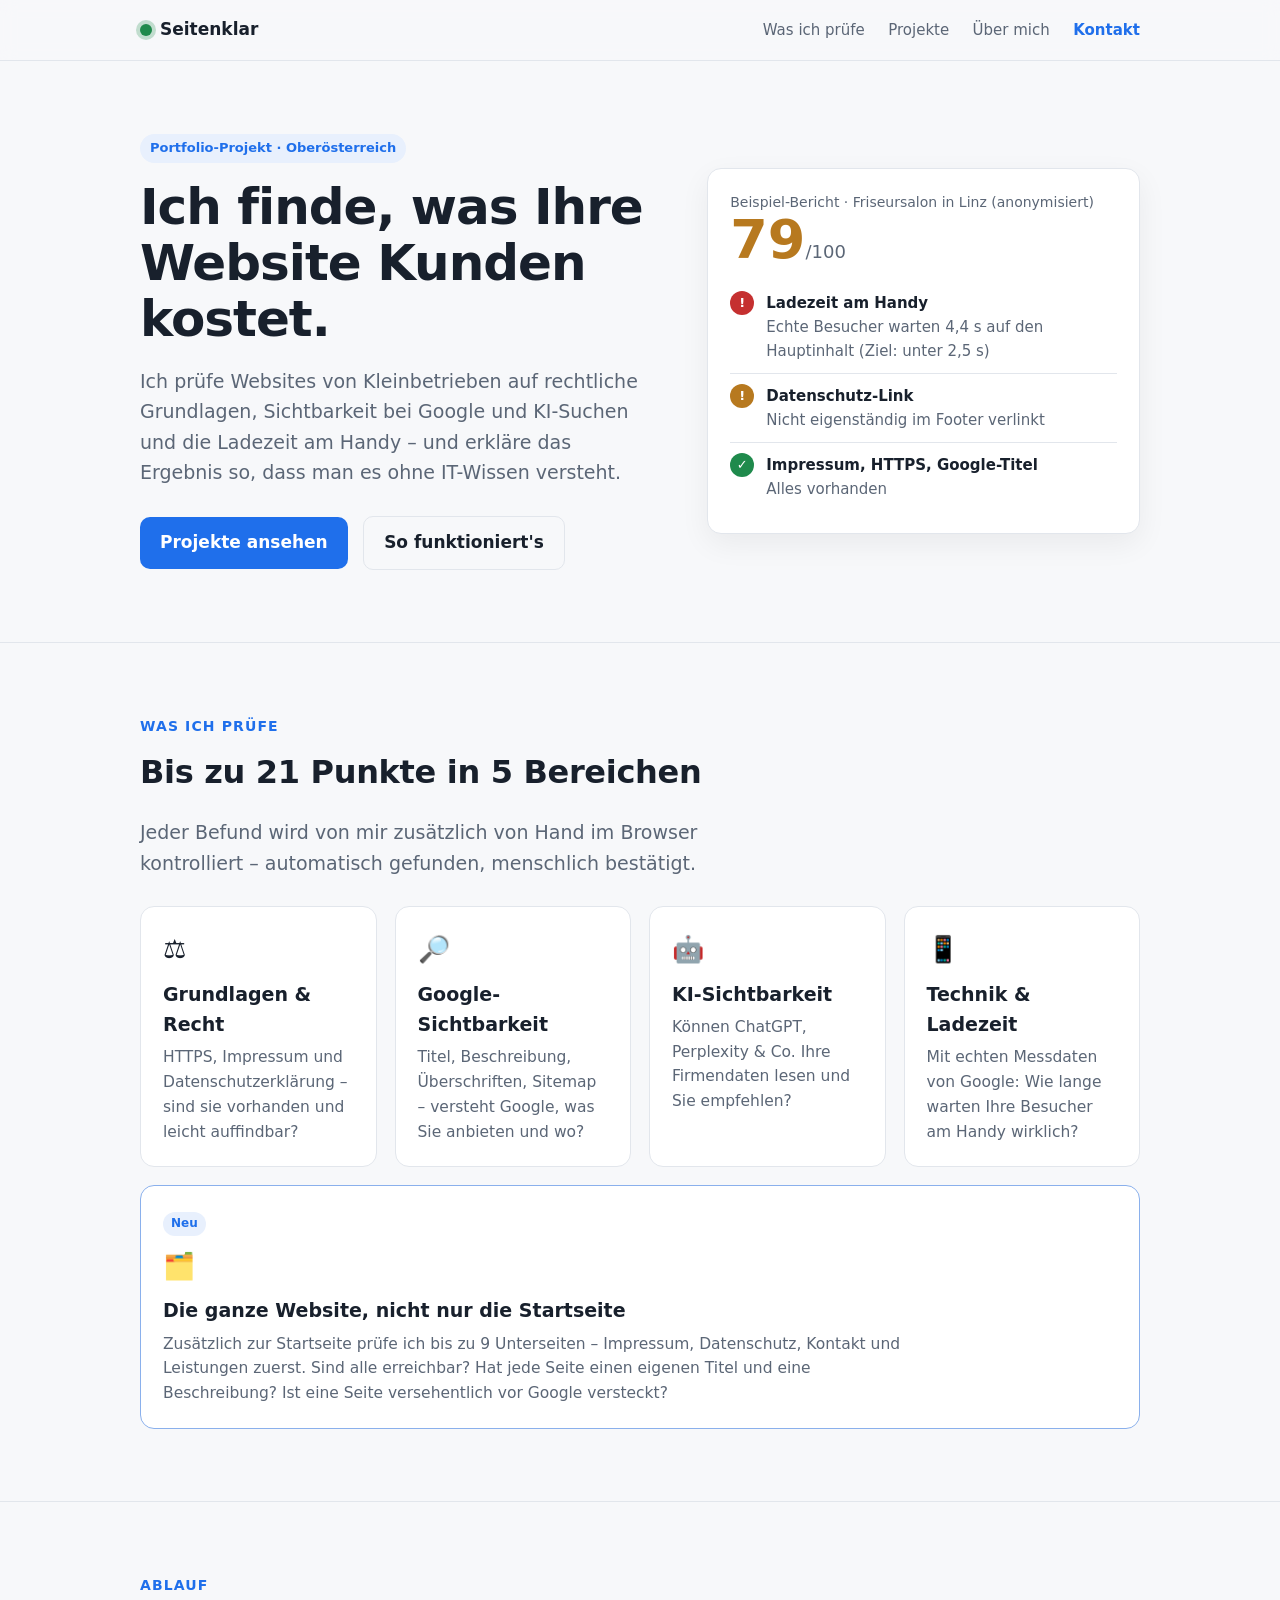
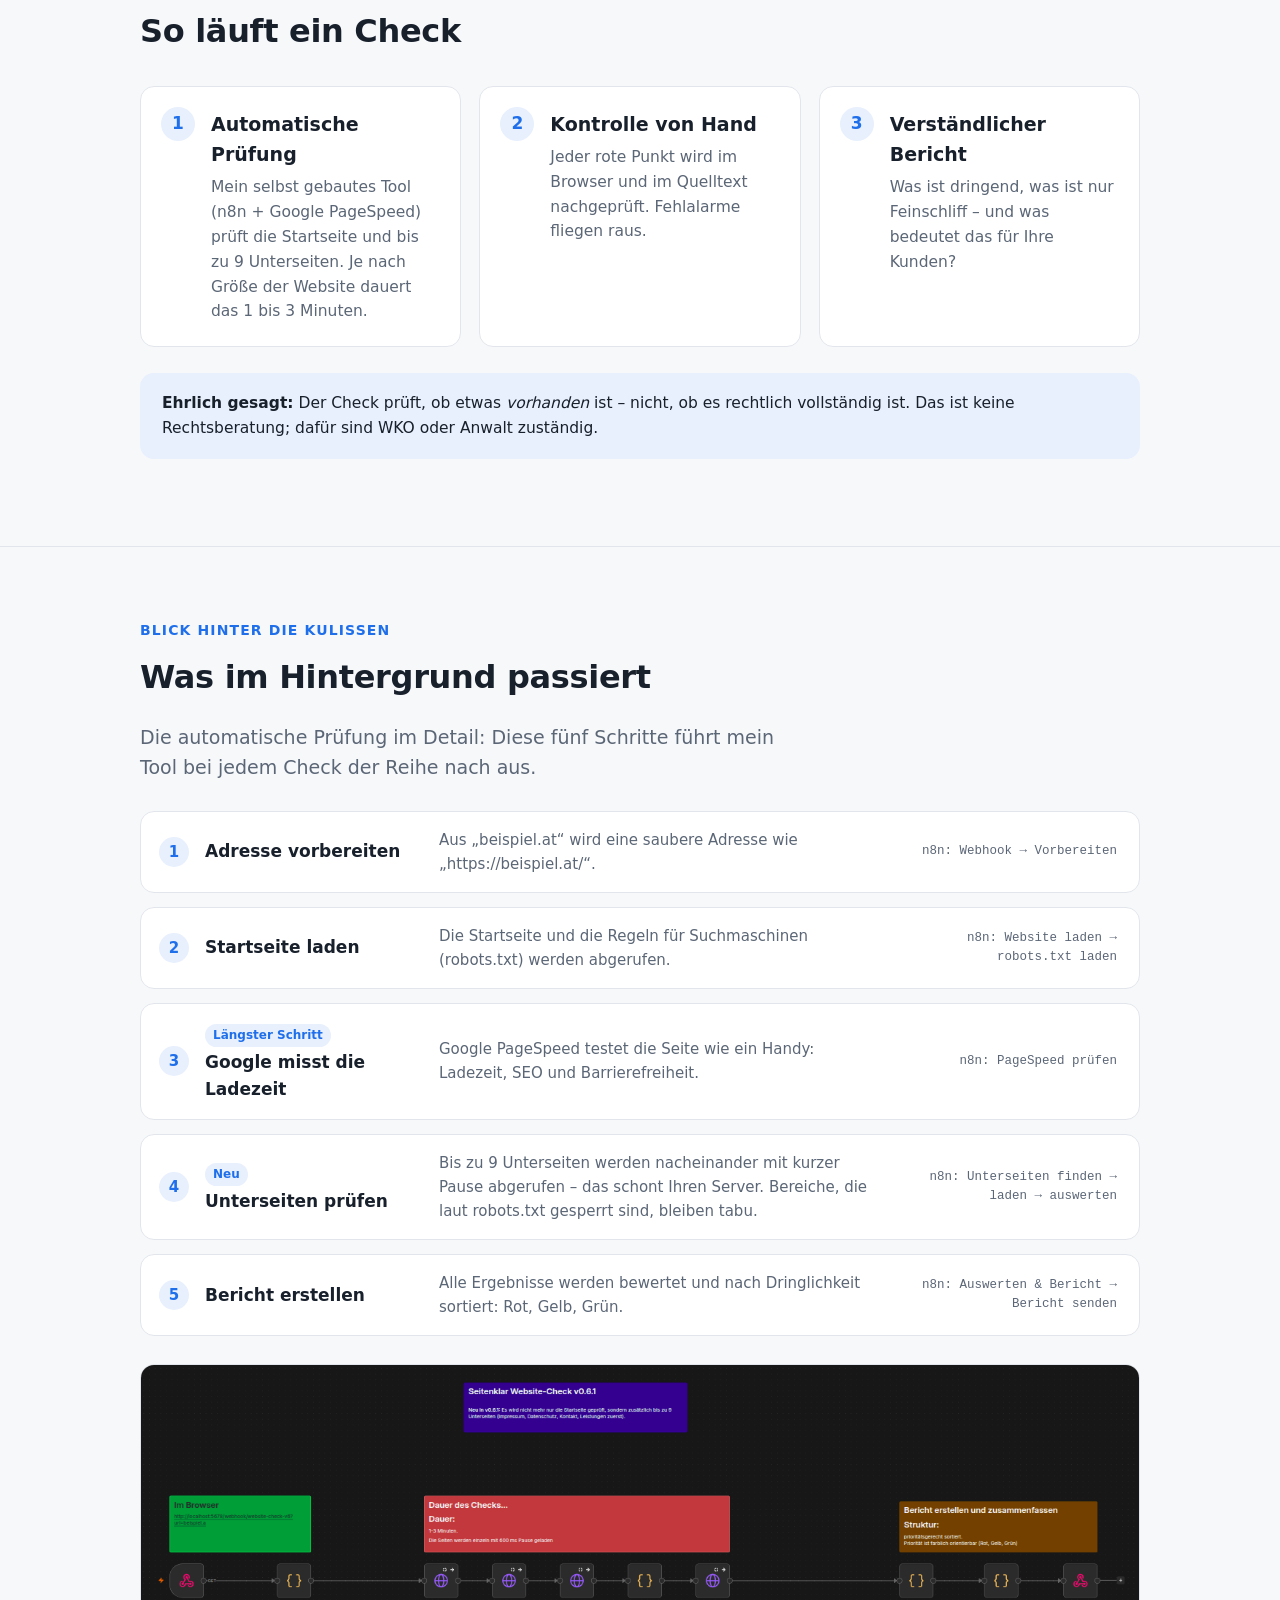
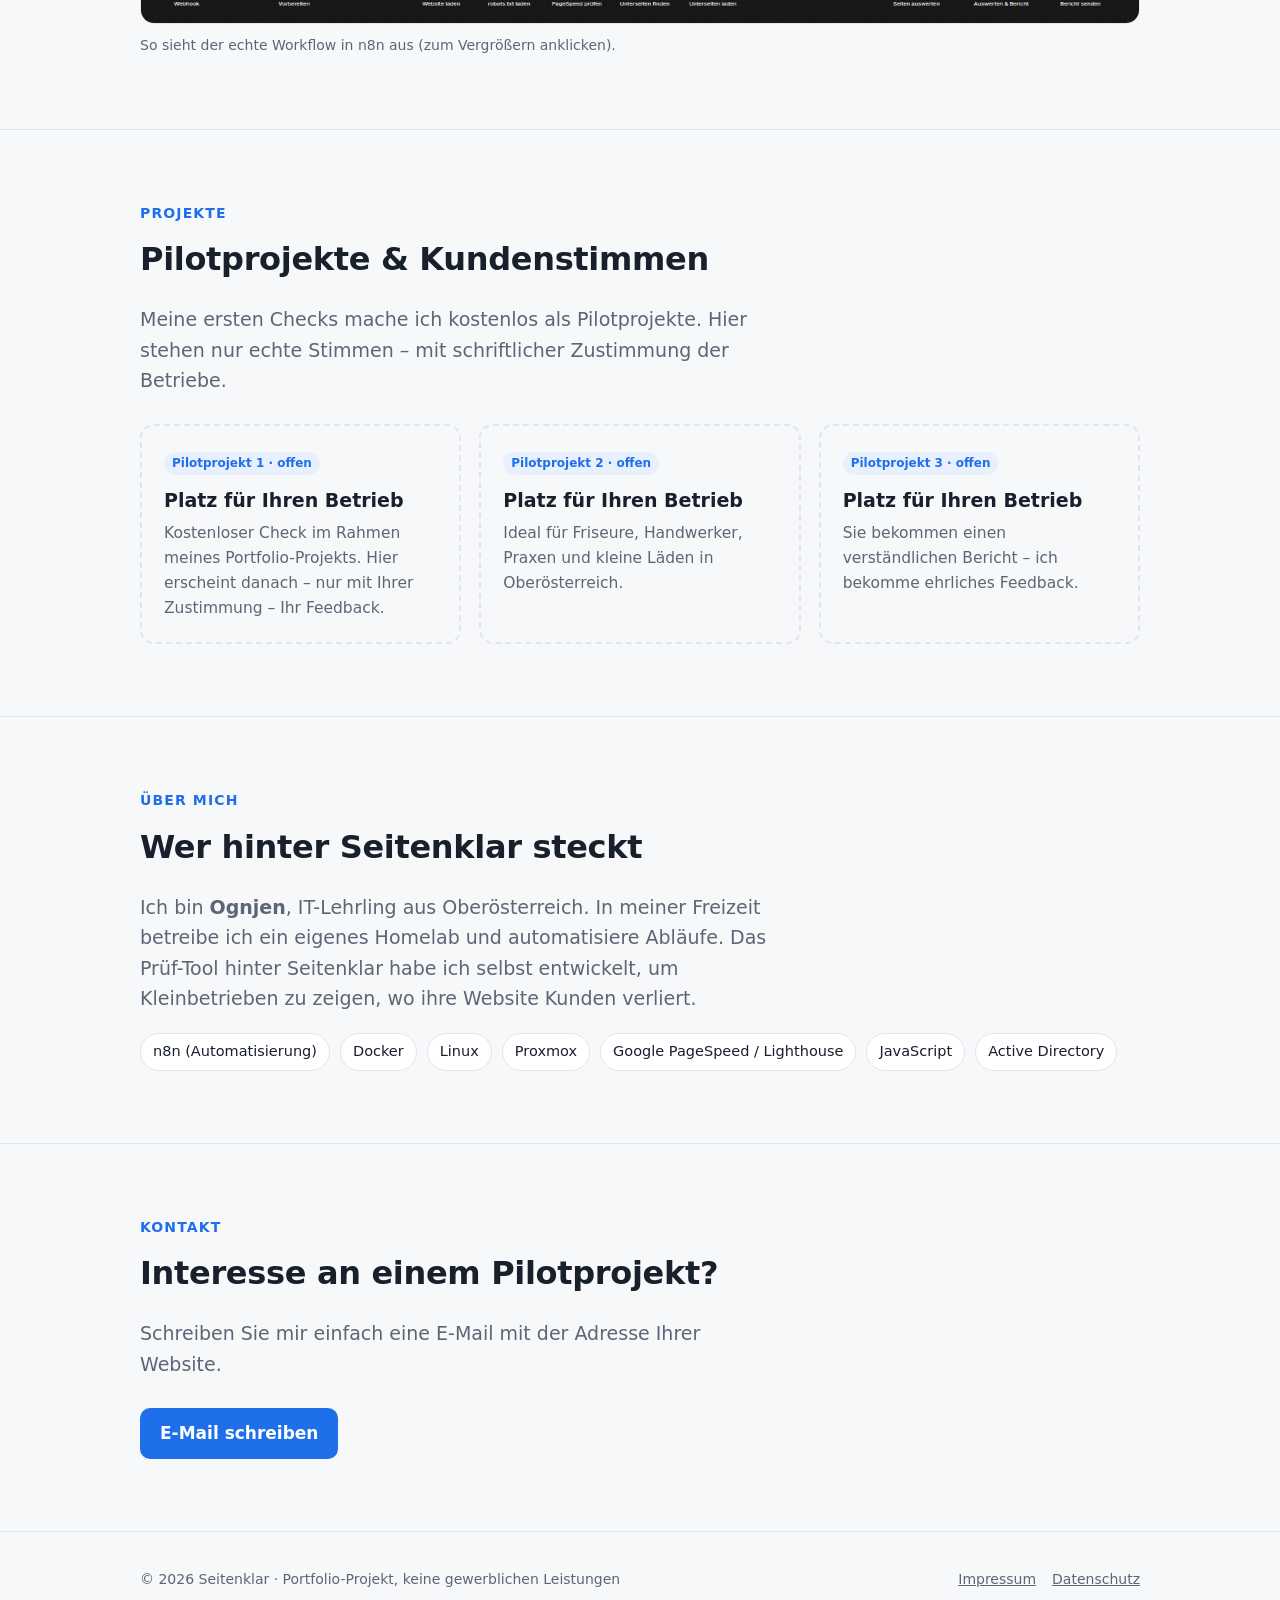
==== index.html @ 63114f69 "Website an Workflow v0.6.1 anpassen - Dauer: 1 bis 3 Minuten (Startseite + bis zu 9 Unterseiten) - "" ====
<!doctype html>
<html lang="de-AT">
<head>
  <meta charset="utf-8">
  <meta name="viewport" content="width=device-width, initial-scale=1">
  <title>Seitenklar – Website-Checks für Kleinbetriebe | Portfolio</title>
  <meta name="description" content="Portfolio-Projekt: Ich prüfe Websites von Kleinbetrieben auf rechtliche Grundlagen, Google- und KI-Sichtbarkeit und Ladezeit am Handy – verständlich erklärt.">
  <meta property="og:type" content="website">
  <meta property="og:title" content="Seitenklar – Website-Checks für Kleinbetriebe">
  <meta property="og:description" content="Recht, Google-Sichtbarkeit, KI-Sichtbarkeit und Ladezeit – verständlich erklärt. Ein Portfolio-Projekt.">
  <meta property="og:locale" content="de_AT">
  <link rel="stylesheet" href="style.css">
  <link rel="icon" href="data:image/svg+xml,%3Csvg xmlns='http://www.w3.org/2000/svg' viewBox='0 0 32 32'%3E%3Ccircle cx='16' cy='16' r='12' fill='%231f8a4c'/%3E%3C/svg%3E">
  <script type="application/ld+json">
  {
    "@context": "https://schema.org",
    "@type": "Person",
    "name": "Ognjen Jotanovic",
    "jobTitle": "IT-Lehrling · Website-Checks & Automatisierung",
    "address": { "@type": "PostalAddress", "addressRegion": "Oberösterreich", "addressCountry": "AT" },
    "knowsAbout": ["Website-Analyse", "SEO-Grundlagen", "n8n", "Docker", "Linux", "Automatisierung"]
  }
  </script>
</head>
<body>

<header class="nav">
  <div class="wrap">
    <a class="brand" href="#top"><span class="dot"></span>Seitenklar</a>
    <nav>
      <a href="#pruefung">Was ich prüfe</a>
      <a href="#projekte">Projekte</a>
      <a href="#ueber">Über mich</a>
      <a class="cta" href="#kontakt">Kontakt</a>
    </nav>
  </div>
</header>

<main id="top">

  <!-- HERO -->
  <section>
    <div class="wrap hero">
      <div>
        <span class="badge">Portfolio-Projekt · Oberösterreich</span>
        <h1>Ich finde, was Ihre Website Kunden kostet.</h1>
        <p class="lead">Ich prüfe Websites von Kleinbetrieben auf rechtliche Grundlagen, Sichtbarkeit bei Google und KI-Suchen und die Ladezeit am Handy – und erkläre das Ergebnis so, dass man es ohne IT-Wissen versteht.</p>
        <a class="btn" href="#projekte">Projekte ansehen</a>
        <a class="btn ghost" href="#pruefung">So funktioniert's</a>
      </div>

      <!-- Beispiel-Bericht (anonymisiert, aus einem echten Check) -->
      <div class="report" aria-label="Beispiel eines Prüfberichts">
        <div class="muted" style="font-size:14px">Beispiel-Bericht · Friseursalon in Linz (anonymisiert)</div>
        <div class="score">79<small>/100</small></div>
        <div style="margin-top:14px">
          <div class="row"><span class="ic bad">!</span><div><b>Ladezeit am Handy</b><br><span class="muted">Echte Besucher warten 4,4 s auf den Hauptinhalt (Ziel: unter 2,5 s)</span></div></div>
          <div class="row"><span class="ic warn">!</span><div><b>Datenschutz-Link</b><br><span class="muted">Nicht eigenständig im Footer verlinkt</span></div></div>
          <div class="row"><span class="ic ok">✓</span><div><b>Impressum, HTTPS, Google-Titel</b><br><span class="muted">Alles vorhanden</span></div></div>
        </div>
      </div>
    </div>
  </section>

  <!-- WAS ICH PRÜFE -->
  <section id="pruefung">
    <div class="wrap">
      <div class="kicker">Was ich prüfe</div>
      <h2>Bis zu 21 Punkte in 5 Bereichen</h2>
      <p class="lead">Jeder Befund wird von mir zusätzlich von Hand im Browser kontrolliert – automatisch gefunden, menschlich bestätigt.</p>
      <div class="grid">
        <div class="card"><div class="emoji">⚖️</div><h3>Grundlagen &amp; Recht</h3><p>HTTPS, Impressum und Datenschutzerklärung – sind sie vorhanden und leicht auffindbar?</p></div>
        <div class="card"><div class="emoji">🔎</div><h3>Google-Sichtbarkeit</h3><p>Titel, Beschreibung, Überschriften, Sitemap – versteht Google, was Sie anbieten und wo?</p></div>
        <div class="card"><div class="emoji">🤖</div><h3>KI-Sichtbarkeit</h3><p>Können ChatGPT, Perplexity &amp; Co. Ihre Firmendaten lesen und Sie empfehlen?</p></div>
        <div class="card"><div class="emoji">📱</div><h3>Technik &amp; Ladezeit</h3><p>Mit echten Messdaten von Google: Wie lange warten Ihre Besucher am Handy wirklich?</p></div>
        <div class="card wide"><span class="pill">Neu</span><div class="emoji">🗂️</div><h3>Die ganze Website, nicht nur die Startseite</h3><p>Zusätzlich zur Startseite prüfe ich bis zu 9 Unterseiten – Impressum, Datenschutz, Kontakt und Leistungen zuerst. Sind alle erreichbar? Hat jede Seite einen eigenen Titel und eine Beschreibung? Ist eine Seite versehentlich vor Google versteckt?</p></div>
      </div>
    </div>
  </section>

  <!-- ABLAUF -->
  <section>
    <div class="wrap">
      <div class="kicker">Ablauf</div>
      <h2>So läuft ein Check</h2>
      <div class="steps">
        <div class="step"><h3>Automatische Prüfung</h3><p>Mein selbst gebautes Tool (n8n + Google PageSpeed) prüft die Startseite und bis zu 9 Unterseiten. Je nach Größe der Website dauert das 1 bis 3 Minuten.</p></div>
        <div class="step"><h3>Kontrolle von Hand</h3><p>Jeder rote Punkt wird im Browser und im Quelltext nachgeprüft. Fehlalarme fliegen raus.</p></div>
        <div class="step"><h3>Verständlicher Bericht</h3><p>Was ist dringend, was ist nur Feinschliff – und was bedeutet das für Ihre Kunden?</p></div>
      </div>
      <p class="note"><b>Ehrlich gesagt:</b> Der Check prüft, ob etwas <i>vorhanden</i> ist – nicht, ob es rechtlich vollständig ist. Das ist keine Rechtsberatung; dafür sind WKO oder Anwalt zuständig.</p>
    </div>
  </section>

  <!-- HINTER DEN KULISSEN: der n8n-Workflow -->
  <section id="technik">
    <div class="wrap">
      <div class="kicker">Blick hinter die Kulissen</div>
      <h2>Was im Hintergrund passiert</h2>
      <p class="lead">Die automatische Prüfung im Detail: Diese fünf Schritte führt mein Tool bei jedem Check der Reihe nach aus.</p>
      <ol class="flow">
        <li><div class="t"><h3>Adresse vorbereiten</h3></div><p>Aus „beispiel.at“ wird eine saubere Adresse wie „https://beispiel.at/“.</p><span class="node">n8n: Webhook → Vorbereiten</span></li>
        <li><div class="t"><h3>Startseite laden</h3></div><p>Die Startseite und die Regeln für Suchmaschinen (robots.txt) werden abgerufen.</p><span class="node">n8n: Website laden → robots.txt laden</span></li>
        <li><div class="t"><span class="pill">Längster Schritt</span><h3>Google misst die Ladezeit</h3></div><p>Google PageSpeed testet die Seite wie ein Handy: Ladezeit, SEO und Barrierefreiheit.</p><span class="node">n8n: PageSpeed prüfen</span></li>
        <li><div class="t"><span class="pill">Neu</span><h3>Unterseiten prüfen</h3></div><p>Bis zu 9 Unterseiten werden nacheinander mit kurzer Pause abgerufen – das schont Ihren Server. Bereiche, die laut robots.txt gesperrt sind, bleiben tabu.</p><span class="node">n8n: Unterseiten finden → laden → auswerten</span></li>
        <li><div class="t"><h3>Bericht erstellen</h3></div><p>Alle Ergebnisse werden bewertet und nach Dringlichkeit sortiert: Rot, Gelb, Grün.</p><span class="node">n8n: Auswerten &amp; Bericht → Bericht senden</span></li>
      </ol>
      <figure class="shot">
        <a href="workflow.png" target="_blank" rel="noopener"><img src="workflow.png" width="1368" height="354" loading="lazy" alt="Screenshot des Seitenklar-Workflows in n8n: zehn verbundene Schritte, von „Webhook“ bis „Bericht senden“."></a>
        <figcaption>So sieht der echte Workflow in n8n aus (zum Vergrößern anklicken).</figcaption>
      </figure>
    </div>
  </section>

  <!-- PROJEKTE & STIMMEN -->
  <section id="projekte">
    <div class="wrap">
      <div class="kicker">Projekte</div>
      <h2>Pilotprojekte &amp; Kundenstimmen</h2>
      <p class="lead">Meine ersten Checks mache ich kostenlos als Pilotprojekte. Hier stehen nur echte Stimmen – mit schriftlicher Zustimmung der Betriebe.</p>

      <div class="grid">
        <!--
          SO FÜGST DU EINE ECHTE KUNDENSTIMME EIN (nur mit schriftlicher Zustimmung!):
          Ersetze einen Platzhalter-Block durch:

          <div class="card">
            <blockquote>„Hier steht das Zitat – genau so, wie der Kunde es geschrieben hat.“</blockquote>
            <div class="who"><b>Vorname N.</b>, Firmenname, Ort <span class="pilot">Pilotprojekt · kostenlos</span></div>
            <p style="margin-top:10px">Ergebnis: z. B. Ladezeit von 4,4 s auf 2,1 s gesenkt</p>
          </div>
        -->
        <div class="card placeholder">
          <span class="tag">Pilotprojekt 1 · offen</span>
          <h3>Platz für Ihren Betrieb</h3>
          <p>Kostenloser Check im Rahmen meines Portfolio-Projekts. Hier erscheint danach – nur mit Ihrer Zustimmung – Ihr Feedback.</p>
        </div>
        <div class="card placeholder">
          <span class="tag">Pilotprojekt 2 · offen</span>
          <h3>Platz für Ihren Betrieb</h3>
          <p>Ideal für Friseure, Handwerker, Praxen und kleine Läden in Oberösterreich.</p>
        </div>
        <div class="card placeholder">
          <span class="tag">Pilotprojekt 3 · offen</span>
          <h3>Platz für Ihren Betrieb</h3>
          <p>Sie bekommen einen verständlichen Bericht – ich bekomme ehrliches Feedback.</p>
        </div>
      </div>
    </div>
  </section>

  <!-- ÜBER MICH -->
  <section id="ueber">
    <div class="wrap">
      <div class="kicker">Über mich</div>
      <h2>Wer hinter Seitenklar steckt</h2>
      <p class="lead">Ich bin <b>Ognjen</b>, IT-Lehrling aus Oberösterreich. In meiner Freizeit betreibe ich ein eigenes Homelab und automatisiere Abläufe. Das Prüf-Tool hinter Seitenklar habe ich selbst entwickelt, um Kleinbetrieben zu zeigen, wo ihre Website Kunden verliert.</p>
      <div class="chips">
        <span class="chip">n8n (Automatisierung)</span>
        <span class="chip">Docker</span>
        <span class="chip">Linux</span>
        <span class="chip">Proxmox</span>
        <span class="chip">Google PageSpeed / Lighthouse</span>
        <span class="chip">JavaScript</span>
        <span class="chip">Active Directory</span>
      </div>
    </div>
  </section>

  <!-- KONTAKT -->
  <section id="kontakt">
    <div class="wrap">
      <div class="kicker">Kontakt</div>
      <h2>Interesse an einem Pilotprojekt?</h2>
      <p class="lead">Schreiben Sie mir einfach eine E-Mail mit der Adresse Ihrer Website.</p>
      <a class="btn" href="mailto:seitenklar.kontakt@gmail.com?subject=Website-Check%20Pilotprojekt">E-Mail schreiben</a>
    </div>
  </section>

</main>

<footer>
  <div class="wrap">
    <span>© 2026 Seitenklar · Portfolio-Projekt, keine gewerblichen Leistungen</span>
    <span><a href="impressum.html">Impressum</a><a href="datenschutz.html">Datenschutz</a></span>
  </div>
</footer>

</body>
</html>
---- style.css ----
/* Seitenklar Portfolio – keine externen Schriften (DSGVO), kein Tracking */
:root {
  --bg: #f7f8fa; --card: #ffffff; --text: #18202c; --muted: #5b6676; --line: #e2e6ec;
  --accent: #1f6feb; --accent-soft: #e8f0fd; --ok: #1f8a4c; --warn: #b7791f; --bad: #c53030;
  --radius: 14px; --max: 1040px;
}
@media (prefers-color-scheme: dark) {
  :root {
    --bg: #0f141b; --card: #171e28; --text: #e6ebf1; --muted: #9aa6b6; --line: #273142;
    --accent: #5b9dff; --accent-soft: #1a2940; --ok: #48bb78; --warn: #ecc94b; --bad: #fc8181;
  }
}
* { box-sizing: border-box; }
html { scroll-behavior: smooth; }
body {
  margin: 0; background: var(--bg); color: var(--text);
  font: 17px/1.6 system-ui, -apple-system, "Segoe UI", Roboto, Ubuntu, sans-serif;
}
a { color: var(--accent); }
.wrap { max-width: var(--max); margin: 0 auto; padding: 0 20px; }

/* Navigation */
header.nav { position: sticky; top: 0; z-index: 10; background: color-mix(in srgb, var(--bg) 88%, transparent);
  backdrop-filter: blur(8px); border-bottom: 1px solid var(--line); }
header.nav .wrap { display: flex; align-items: center; justify-content: space-between; height: 60px; gap: 16px; }
.brand { font-weight: 700; text-decoration: none; color: var(--text); display: flex; align-items: center; gap: 8px; }
.brand .dot { width: 12px; height: 12px; border-radius: 50%; background: var(--ok); box-shadow: 0 0 0 4px color-mix(in srgb, var(--ok) 25%, transparent); }
nav a { color: var(--muted); text-decoration: none; margin-left: 18px; font-size: 15px; }
nav a:hover { color: var(--text); }
@media (max-width: 640px) { nav a:not(.cta) { display: none; } }

/* Sections */
section { padding: 72px 0; }
section + section { border-top: 1px solid var(--line); }
h1 { font-size: clamp(32px, 5vw, 50px); line-height: 1.12; margin: 0 0 18px; letter-spacing: -0.02em; }
h2 { font-size: clamp(24px, 3.4vw, 32px); margin: 0 0 12px; letter-spacing: -0.01em; }
h3 { font-size: 19px; margin: 0 0 6px; }
.lead { font-size: 19px; color: var(--muted); max-width: 640px; }
.kicker { color: var(--accent); font-weight: 600; font-size: 14px; text-transform: uppercase; letter-spacing: .08em; margin-bottom: 10px; }
.muted { color: var(--muted); }

.btn { display: inline-block; padding: 12px 20px; border-radius: 10px; font-weight: 600; text-decoration: none;
  background: var(--accent); color: #fff; margin-right: 10px; margin-top: 10px; }
.btn.ghost { background: transparent; color: var(--text); border: 1px solid var(--line); }
nav a.cta { color: var(--accent); font-weight: 600; }

/* Hero */
.hero { display: grid; grid-template-columns: 1.2fr 1fr; gap: 48px; align-items: center; }
@media (max-width: 860px) { .hero { grid-template-columns: 1fr; } }
.badge { display: inline-block; font-size: 13px; padding: 4px 10px; border-radius: 99px; background: var(--accent-soft); color: var(--accent); font-weight: 600; margin-bottom: 16px; }

/* Mini-Bericht */
.report { background: var(--card); border: 1px solid var(--line); border-radius: var(--radius); padding: 22px; box-shadow: 0 10px 30px rgba(0,0,0,.06); }
.report .score { font-size: 54px; font-weight: 800; line-height: 1; color: var(--warn); }
.report .score small { font-size: 18px; color: var(--muted); font-weight: 500; }
.row { display: flex; gap: 12px; align-items: flex-start; padding: 10px 0; border-top: 1px solid var(--line); font-size: 15px; }
.row:first-of-type { border-top: 0; }
.ic { flex: 0 0 24px; height: 24px; border-radius: 50%; display: grid; place-items: center; color: #fff; font-size: 13px; font-weight: 700; }
.ic.ok { background: var(--ok); } .ic.warn { background: var(--warn); } .ic.bad { background: var(--bad); }

/* Cards */
.grid { display: grid; grid-template-columns: repeat(auto-fit, minmax(230px, 1fr)); gap: 18px; margin-top: 28px; }
.card { background: var(--card); border: 1px solid var(--line); border-radius: var(--radius); padding: 22px; }
.card .emoji { font-size: 26px; margin-bottom: 8px; }
.card p { margin: 0; color: var(--muted); font-size: 15.5px; }
.card.wide { grid-column: 1 / -1; border-color: color-mix(in srgb, var(--accent) 45%, var(--line)); }
.card.wide p { max-width: 760px; }
.pill { display: inline-block; font-size: 12px; font-weight: 600; padding: 2px 8px; border-radius: 99px; background: var(--accent-soft); color: var(--accent); margin-bottom: 10px; }

/* Steps */
.steps { counter-reset: s; display: grid; grid-template-columns: repeat(auto-fit, minmax(240px, 1fr)); gap: 18px; margin-top: 28px; }
.step { position: relative; padding: 22px 22px 22px 70px; background: var(--card); border: 1px solid var(--line); border-radius: var(--radius); }
.step::before { counter-increment: s; content: counter(s); position: absolute; left: 20px; top: 20px; width: 34px; height: 34px;
  border-radius: 50%; background: var(--accent-soft); color: var(--accent); font-weight: 700; display: grid; place-items: center; }
.step p { margin: 0; color: var(--muted); font-size: 15.5px; }

/* Hinter den Kulissen: Workflow-Ablauf als Zeitleiste (Handy: gestapelt, Desktop: eine Zeile pro Schritt) */
.flow { list-style: none; counter-reset: f; padding: 0; margin: 28px 0 0; display: grid; gap: 14px; }
.flow li { counter-increment: f; position: relative; background: var(--card); border: 1px solid var(--line); border-radius: var(--radius); padding: 18px 18px 18px 64px; }
.flow li::before { content: counter(f); position: absolute; left: 18px; top: 18px; width: 30px; height: 30px; border-radius: 50%;
  background: var(--accent-soft); color: var(--accent); font-weight: 700; font-size: 15px; display: grid; place-items: center; }
.flow li:not(:last-child)::after { content: ""; position: absolute; left: 32px; top: 52px; bottom: -15px; width: 2px; background: var(--line); }
.flow h3 { font-size: 17px; margin: 4px 0 6px; }
.flow .pill { margin-bottom: 2px; }
.flow p { margin: 0; color: var(--muted); font-size: 15px; }
.flow .node { display: block; margin-top: 10px; font: 12.5px/1.5 ui-monospace, SFMono-Regular, Menlo, Consolas, monospace; color: var(--muted); }
@media (min-width: 760px) {
  .flow li { display: grid; grid-template-columns: 210px 1fr 220px; gap: 24px; align-items: center; min-height: 68px; padding: 16px 22px 16px 64px; }
  .flow li::before { top: 50%; margin-top: -15px; }
  .flow li:not(:last-child)::after { content: none; }
  .flow h3 { margin: 0; }
  .flow .node { margin: 0; text-align: right; }
}
.shot { margin: 28px 0 0; }
.shot a { display: block; border: 1px solid var(--line); border-radius: var(--radius); overflow: hidden; background: #171717; }
.shot img { display: block; width: 100%; height: auto; }
.shot figcaption { font-size: 14px; color: var(--muted); margin-top: 10px; }

/* Projekte / Stimmen */
.placeholder { border: 2px dashed var(--line); background: transparent; }
.placeholder .tag { display: inline-block; font-size: 12px; font-weight: 600; padding: 2px 8px; border-radius: 99px; background: var(--accent-soft); color: var(--accent); margin-bottom: 10px; }
blockquote { margin: 0 0 12px; font-size: 17px; }
.who { font-size: 14px; color: var(--muted); }
.pilot { font-size: 12px; color: var(--muted); border: 1px solid var(--line); border-radius: 99px; padding: 1px 8px; margin-left: 6px; }

/* Tech */
.chips { display: flex; flex-wrap: wrap; gap: 10px; margin-top: 20px; }
.chip { padding: 6px 12px; border-radius: 99px; border: 1px solid var(--line); background: var(--card); font-size: 14.5px; }

/* Honest box */
.note { background: var(--accent-soft); border-radius: var(--radius); padding: 18px 22px; margin-top: 26px; font-size: 15.5px; }

footer { padding: 36px 0 48px; border-top: 1px solid var(--line); color: var(--muted); font-size: 14px; }
footer .wrap { display: flex; flex-wrap: wrap; justify-content: space-between; gap: 12px; }
footer a { color: var(--muted); margin-left: 16px; }

/* Rechtsseiten */
.legal { max-width: 760px; }
.legal h1 { font-size: 34px; }
.legal h2 { font-size: 21px; margin-top: 30px; }
.fill { background: color-mix(in srgb, var(--warn) 22%, transparent); padding: 0 4px; border-radius: 4px; }
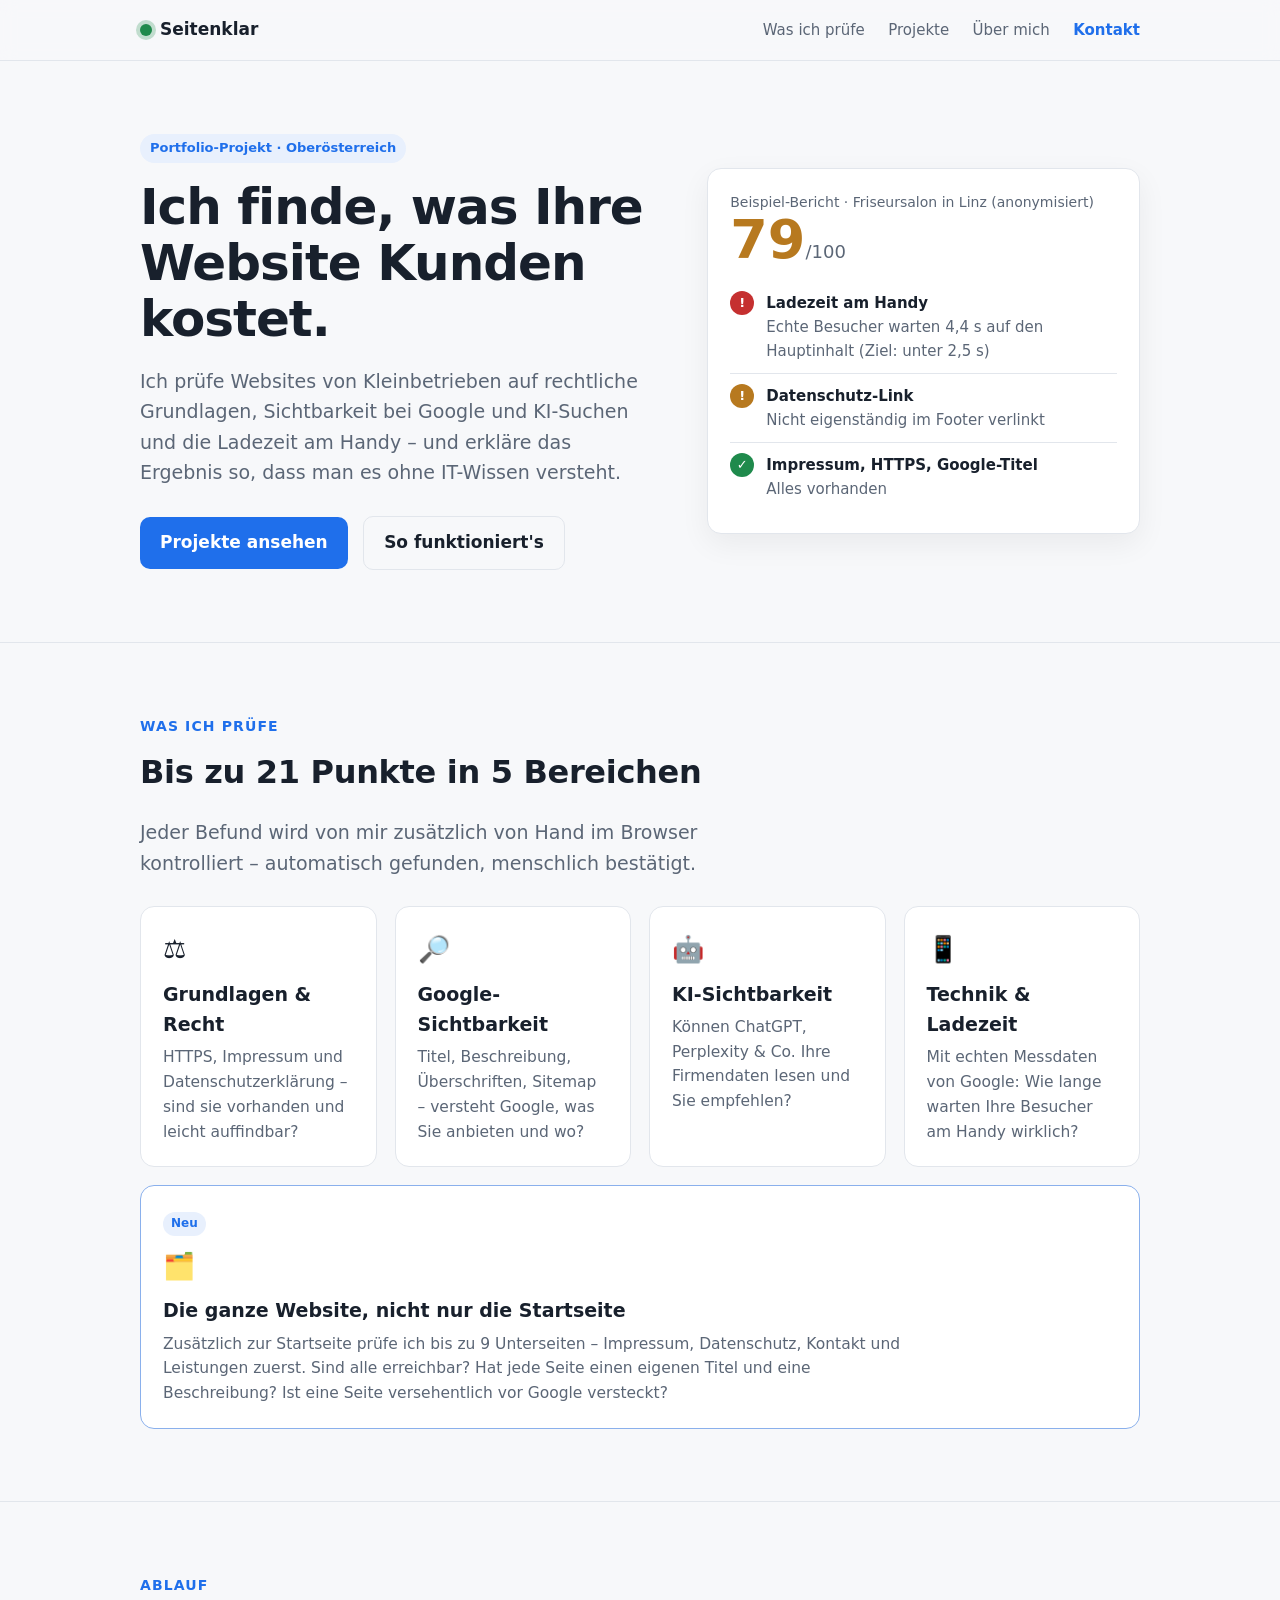
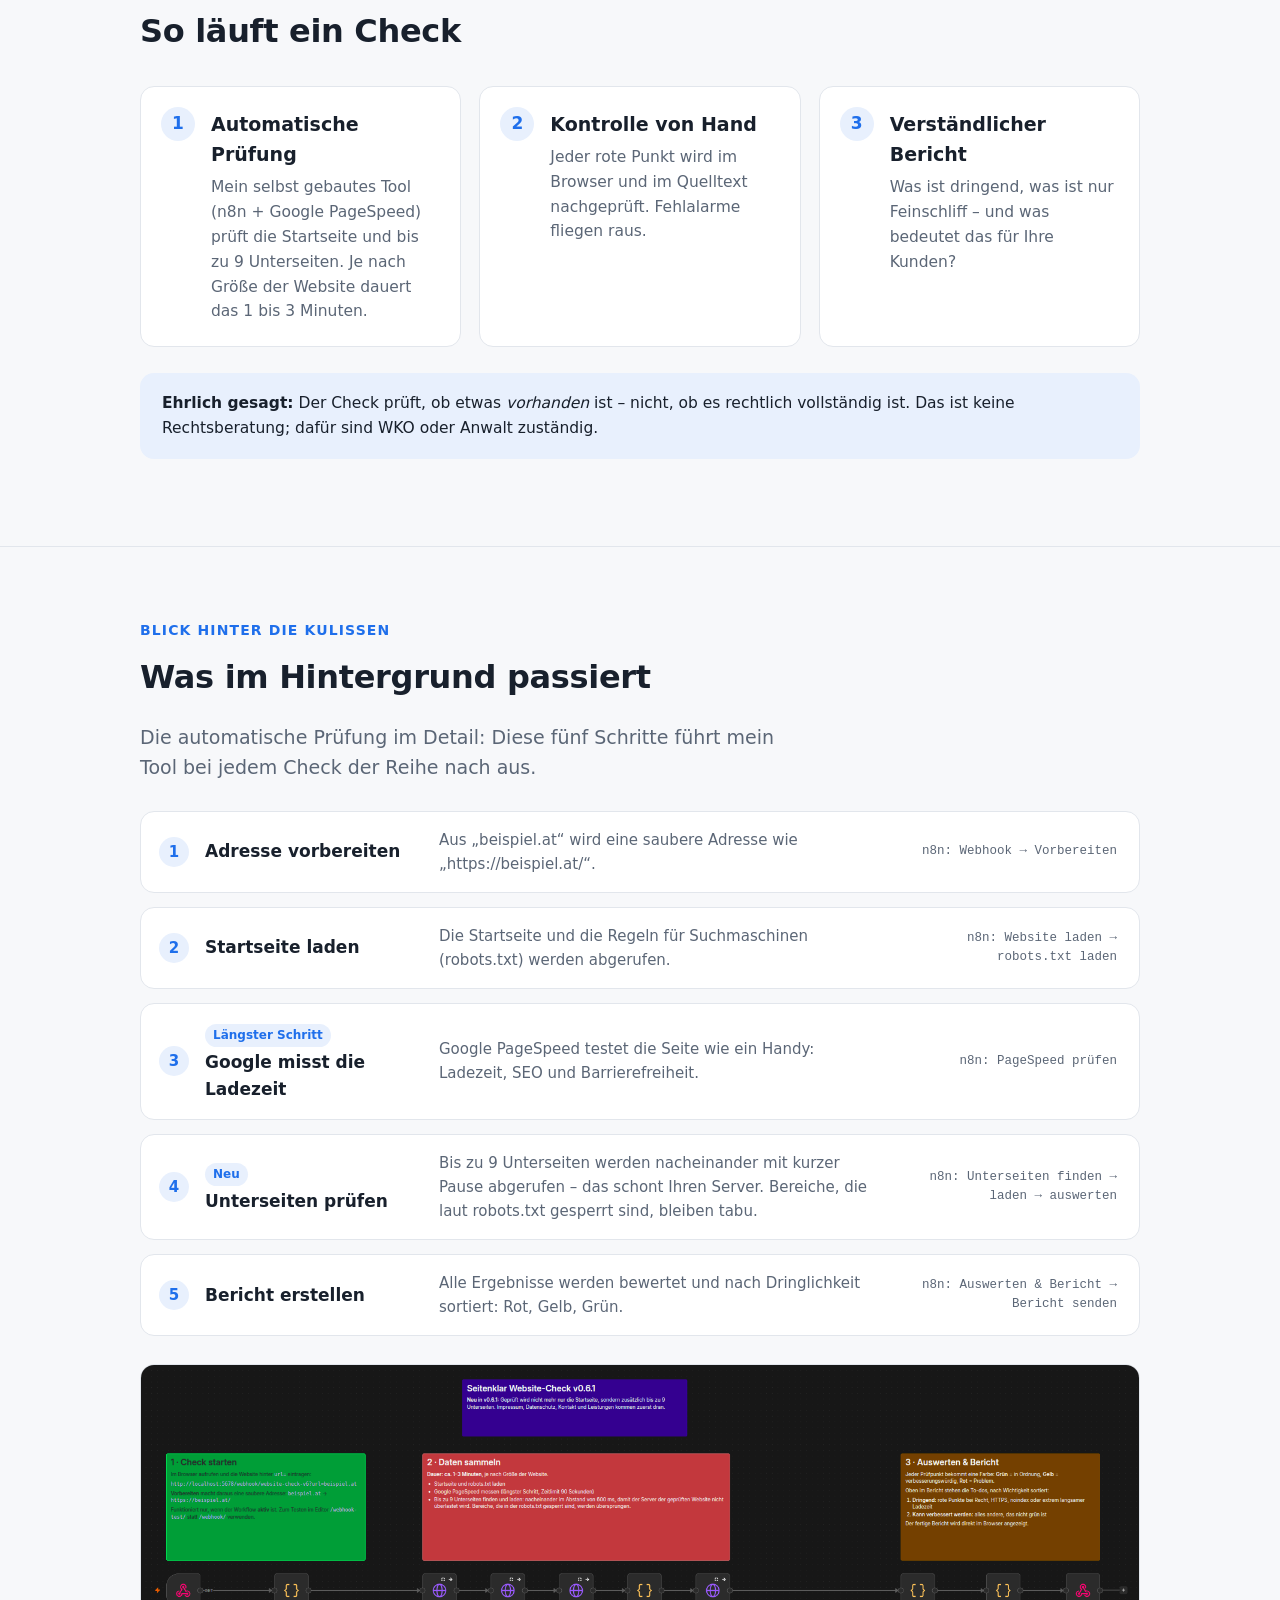
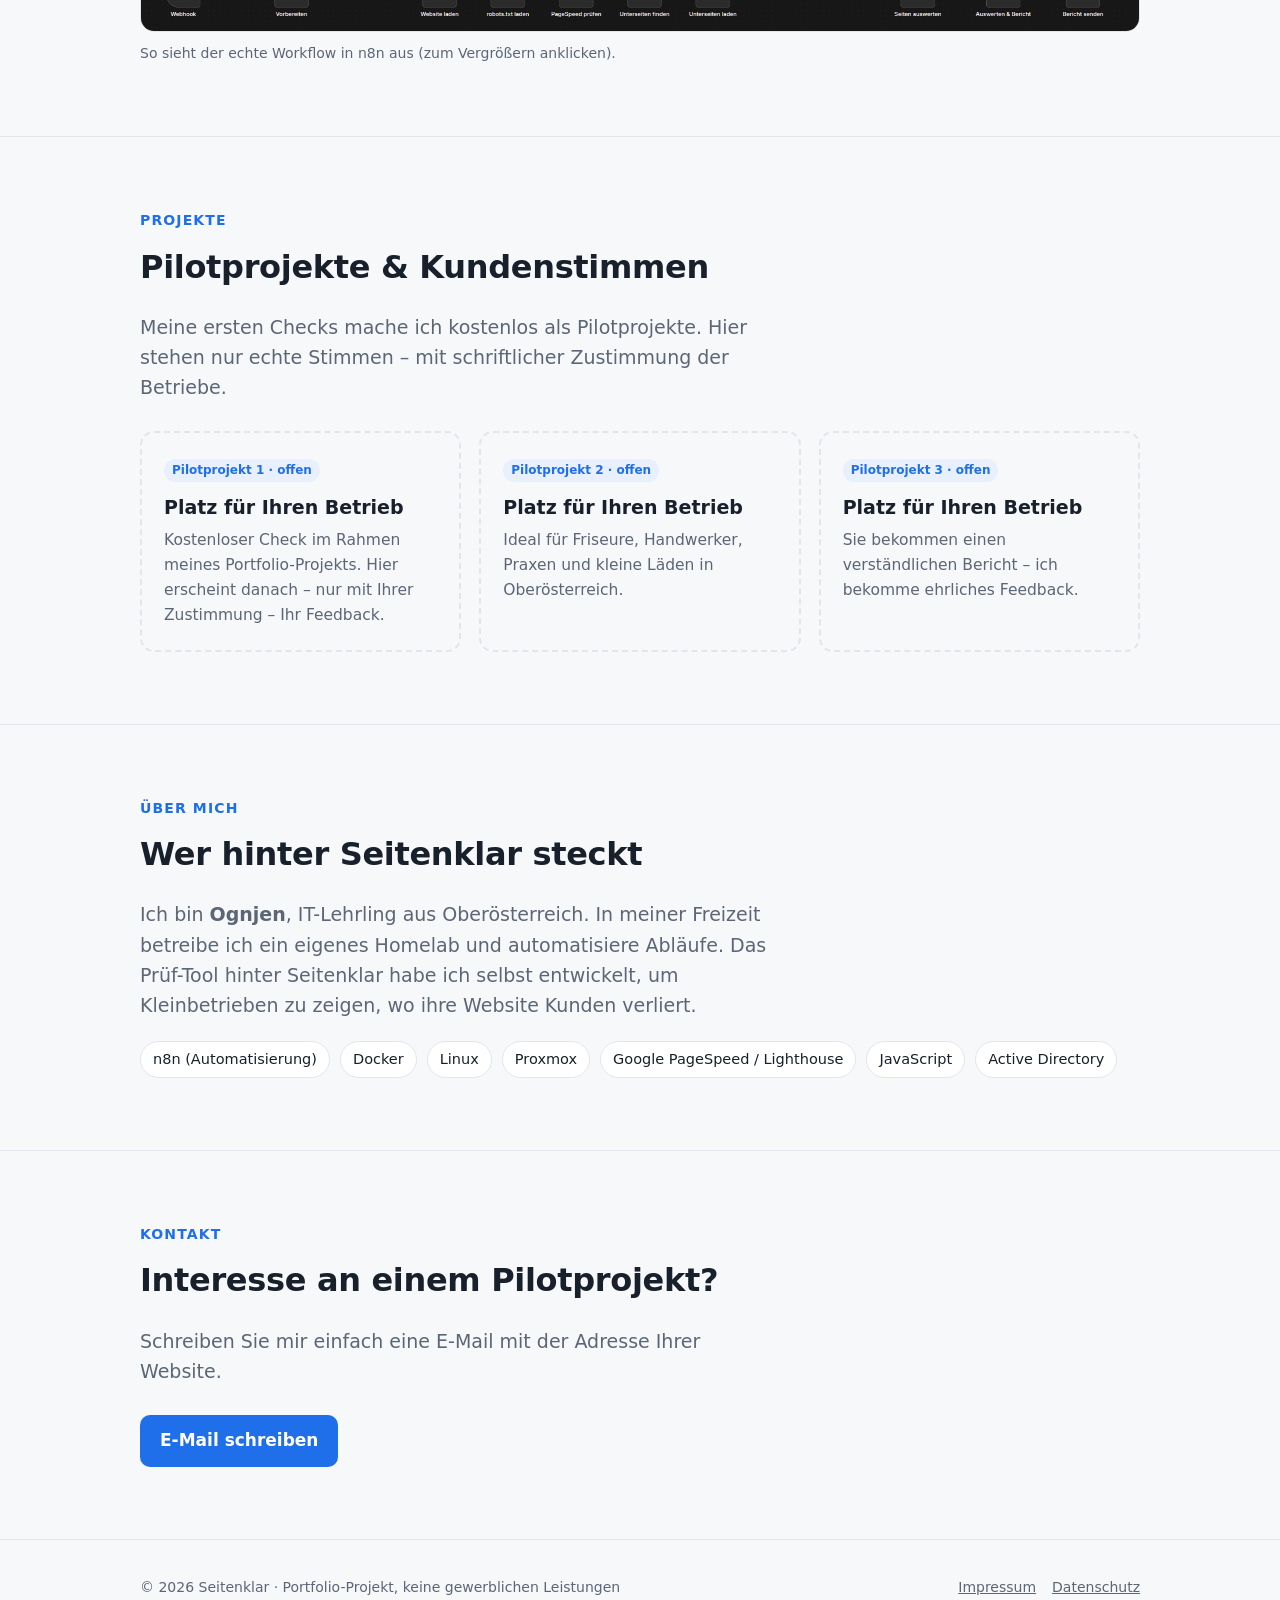
==== commit ff1c27cd: "Workflow-Screenshot mit neuen Notizen ersetzen Co-Authored-By: Claude Opus 5.5 <noreply@anthropic.co" ====
--- a/index.html
+++ b/index.html
@@ -106,7 +106,7 @@
         <li><div class="t"><h3>Bericht erstellen</h3></div><p>Alle Ergebnisse werden bewertet und nach Dringlichkeit sortiert: Rot, Gelb, Grün.</p><span class="node">n8n: Auswerten &amp; Bericht → Bericht senden</span></li>
       </ol>
       <figure class="shot">
-        <a href="workflow.png" target="_blank" rel="noopener"><img src="workflow.png" width="1368" height="354" loading="lazy" alt="Screenshot des Seitenklar-Workflows in n8n: zehn verbundene Schritte, von „Webhook“ bis „Bericht senden“."></a>
+        <a href="workflow.png" target="_blank" rel="noopener"><img src="workflow.png" width="1665" height="443" loading="lazy" alt="Screenshot des Seitenklar-Workflows in n8n: zehn verbundene Schritte, von „Webhook“ bis „Bericht senden“."></a>
         <figcaption>So sieht der echte Workflow in n8n aus (zum Vergrößern anklicken).</figcaption>
       </figure>
     </div>
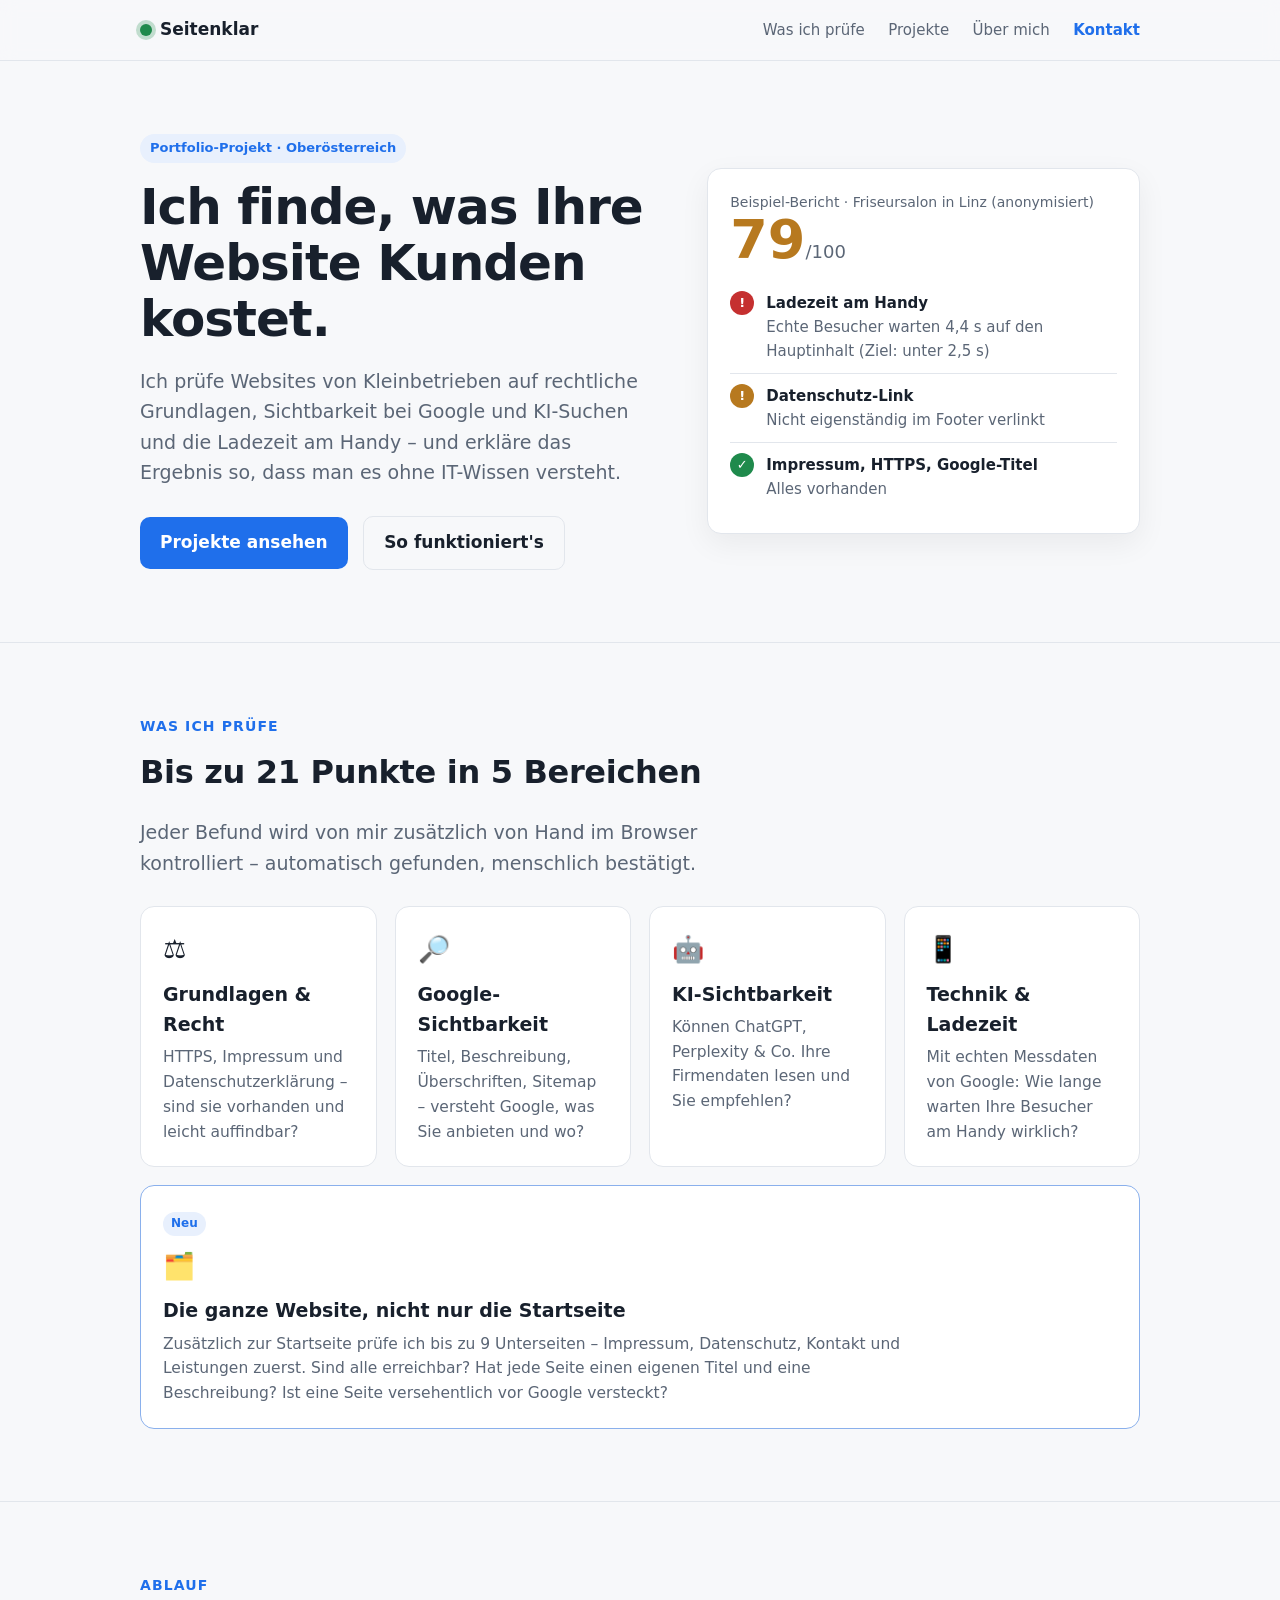
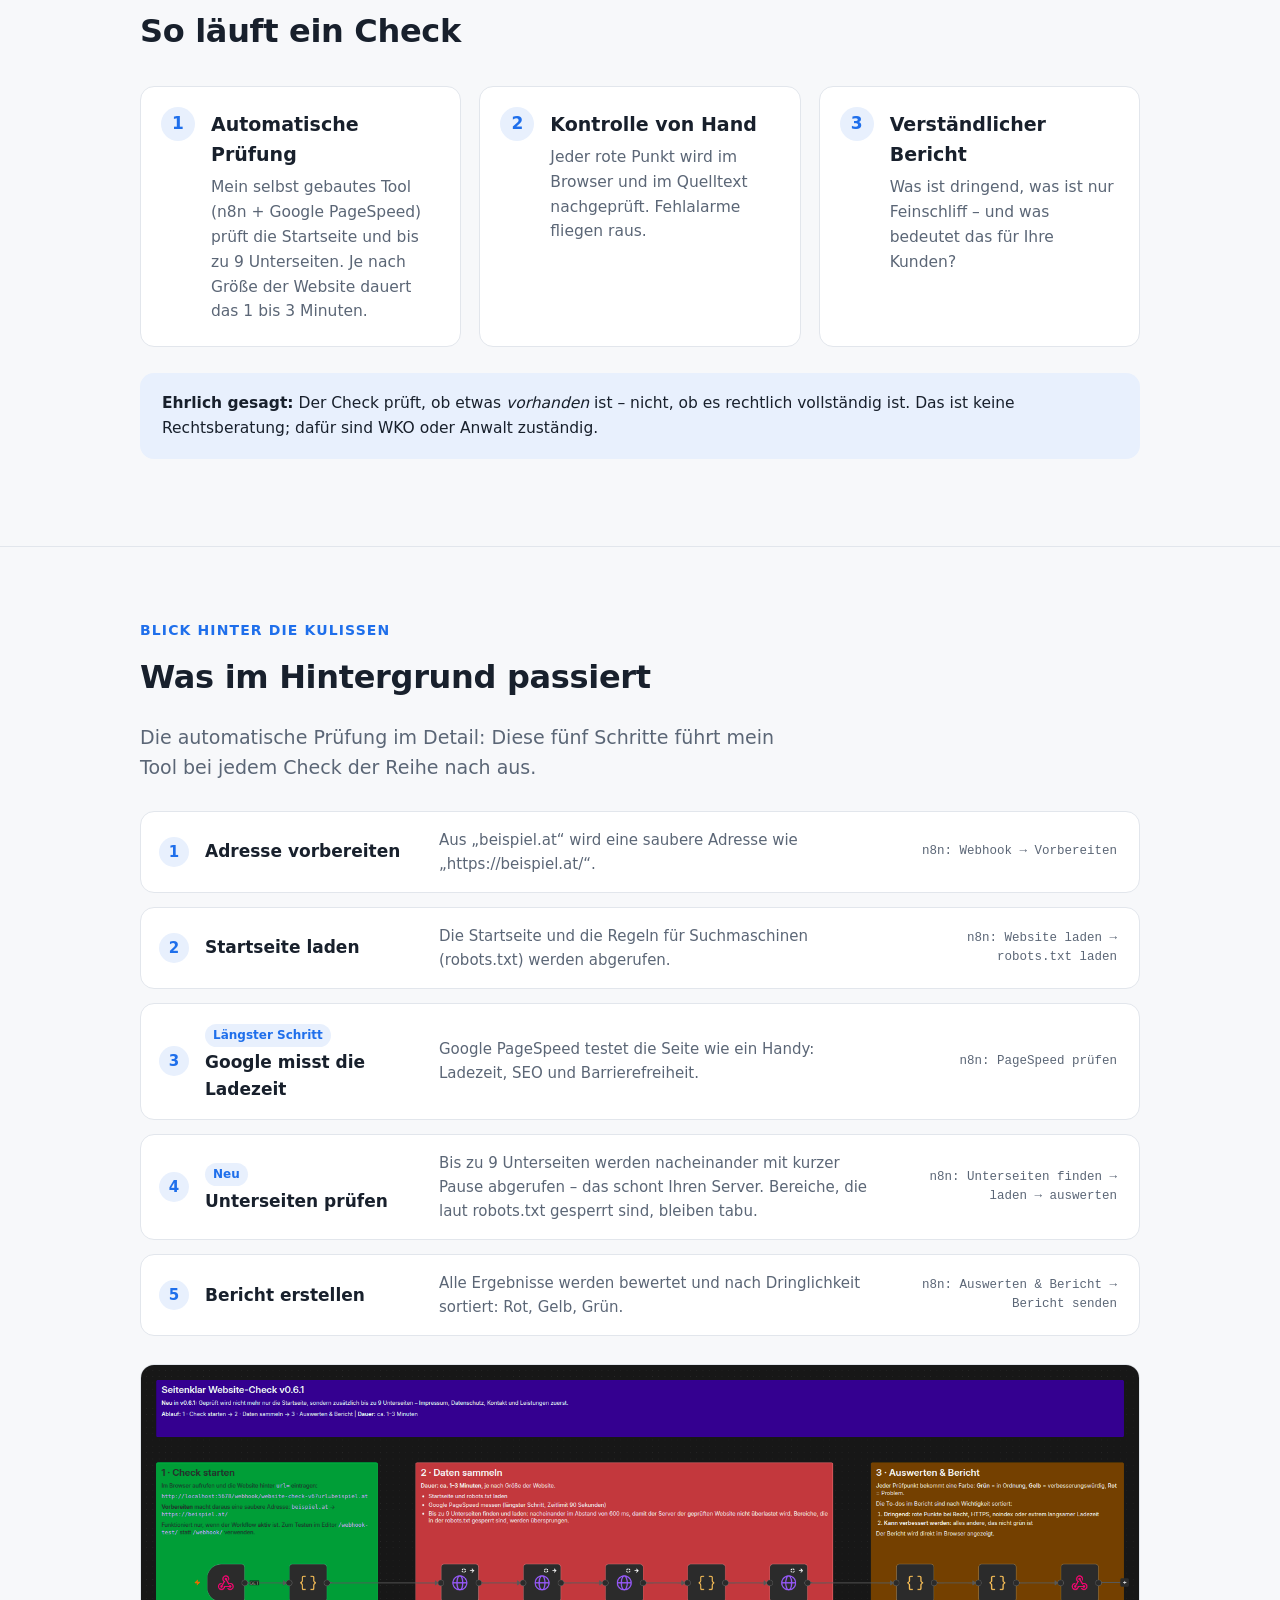
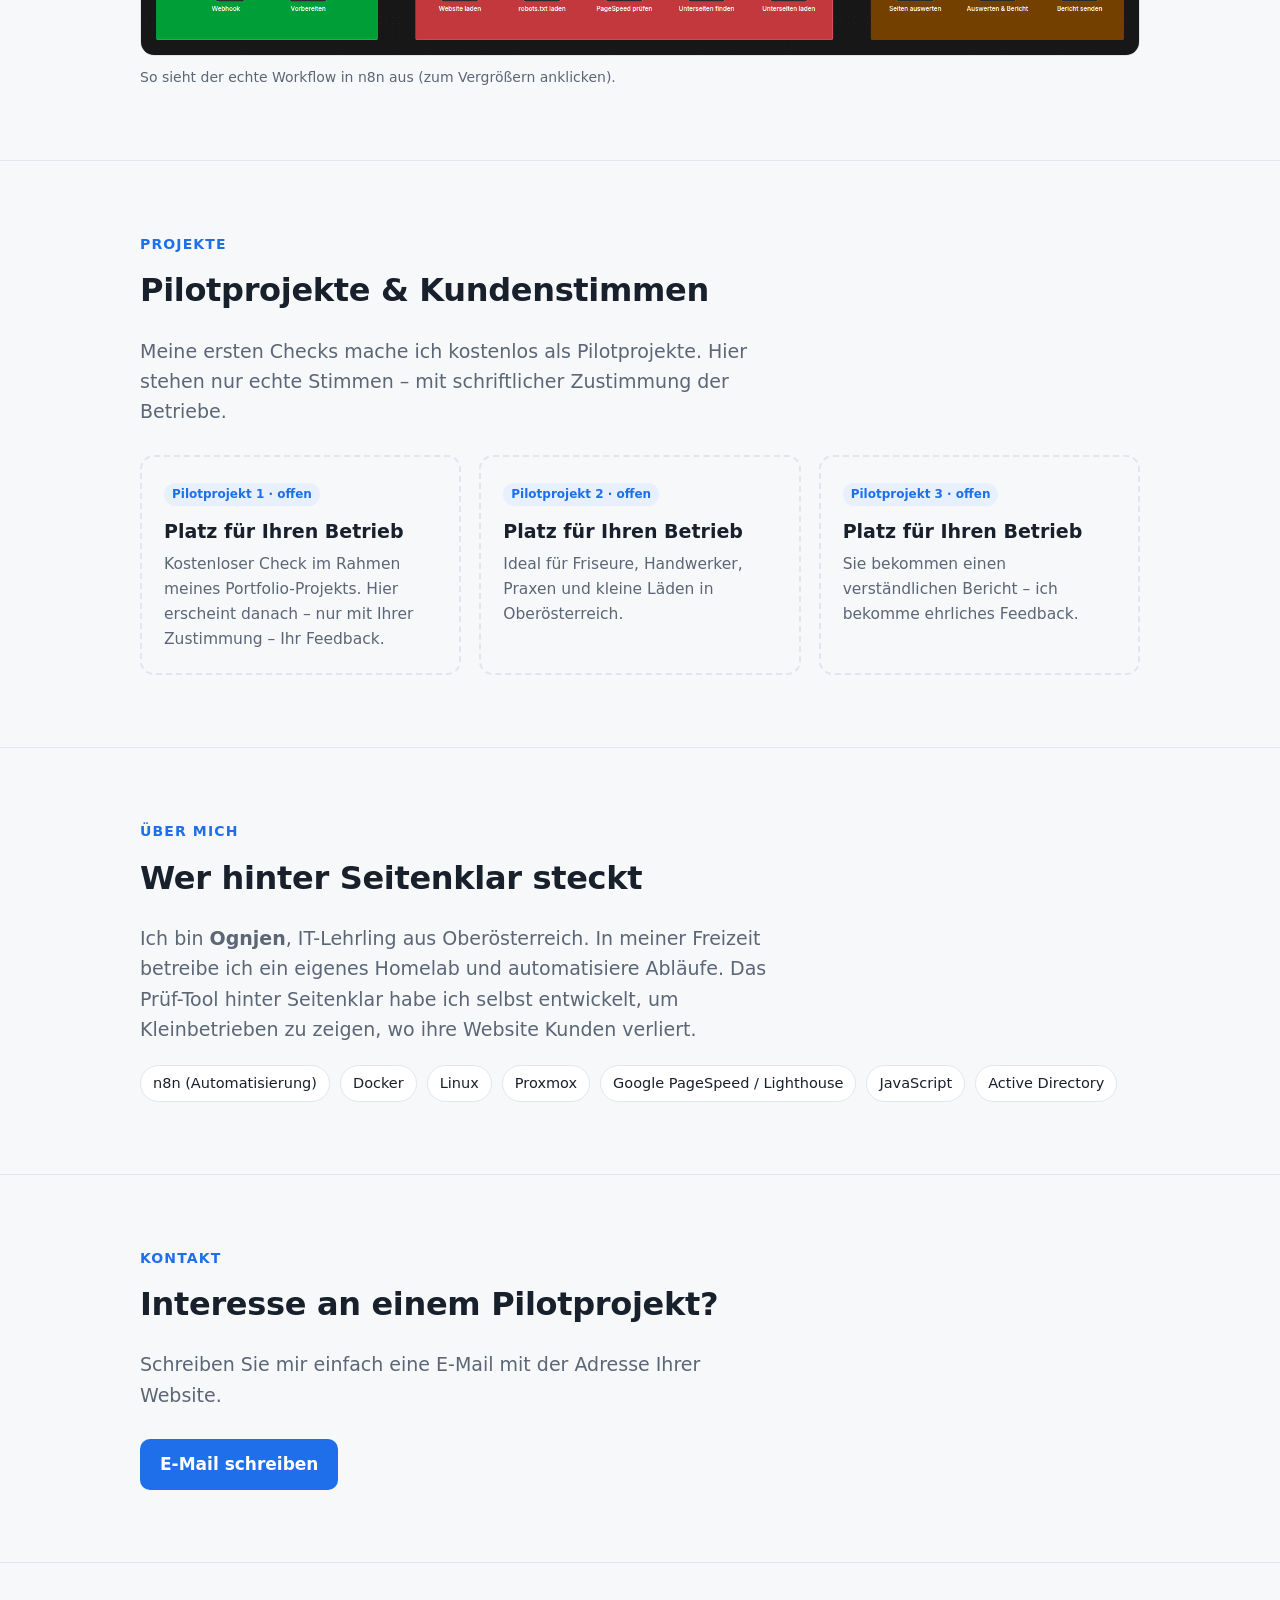
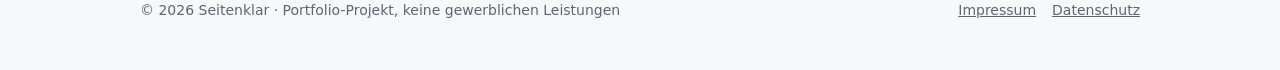
==== commit 3ad82a5e: "Aufgeräumten Workflow-Screenshot einbauen - workflow.png durch den neuen, sortierten Screenshot erse" ====
--- a/index.html
+++ b/index.html
@@ -106,7 +106,7 @@
         <li><div class="t"><h3>Bericht erstellen</h3></div><p>Alle Ergebnisse werden bewertet und nach Dringlichkeit sortiert: Rot, Gelb, Grün.</p><span class="node">n8n: Auswerten &amp; Bericht → Bericht senden</span></li>
       </ol>
       <figure class="shot">
-        <a href="workflow.png" target="_blank" rel="noopener"><img src="workflow.png" width="1665" height="443" loading="lazy" alt="Screenshot des Seitenklar-Workflows in n8n: zehn verbundene Schritte, von „Webhook“ bis „Bericht senden“."></a>
+        <a href="workflow.png?v=2" target="_blank" rel="noopener"><img src="workflow.png?v=2" width="1607" height="466" loading="lazy" alt="Screenshot des Seitenklar-Workflows in n8n: zehn verbundene Schritte, von „Webhook“ bis „Bericht senden“."></a>
         <figcaption>So sieht der echte Workflow in n8n aus (zum Vergrößern anklicken).</figcaption>
       </figure>
     </div>
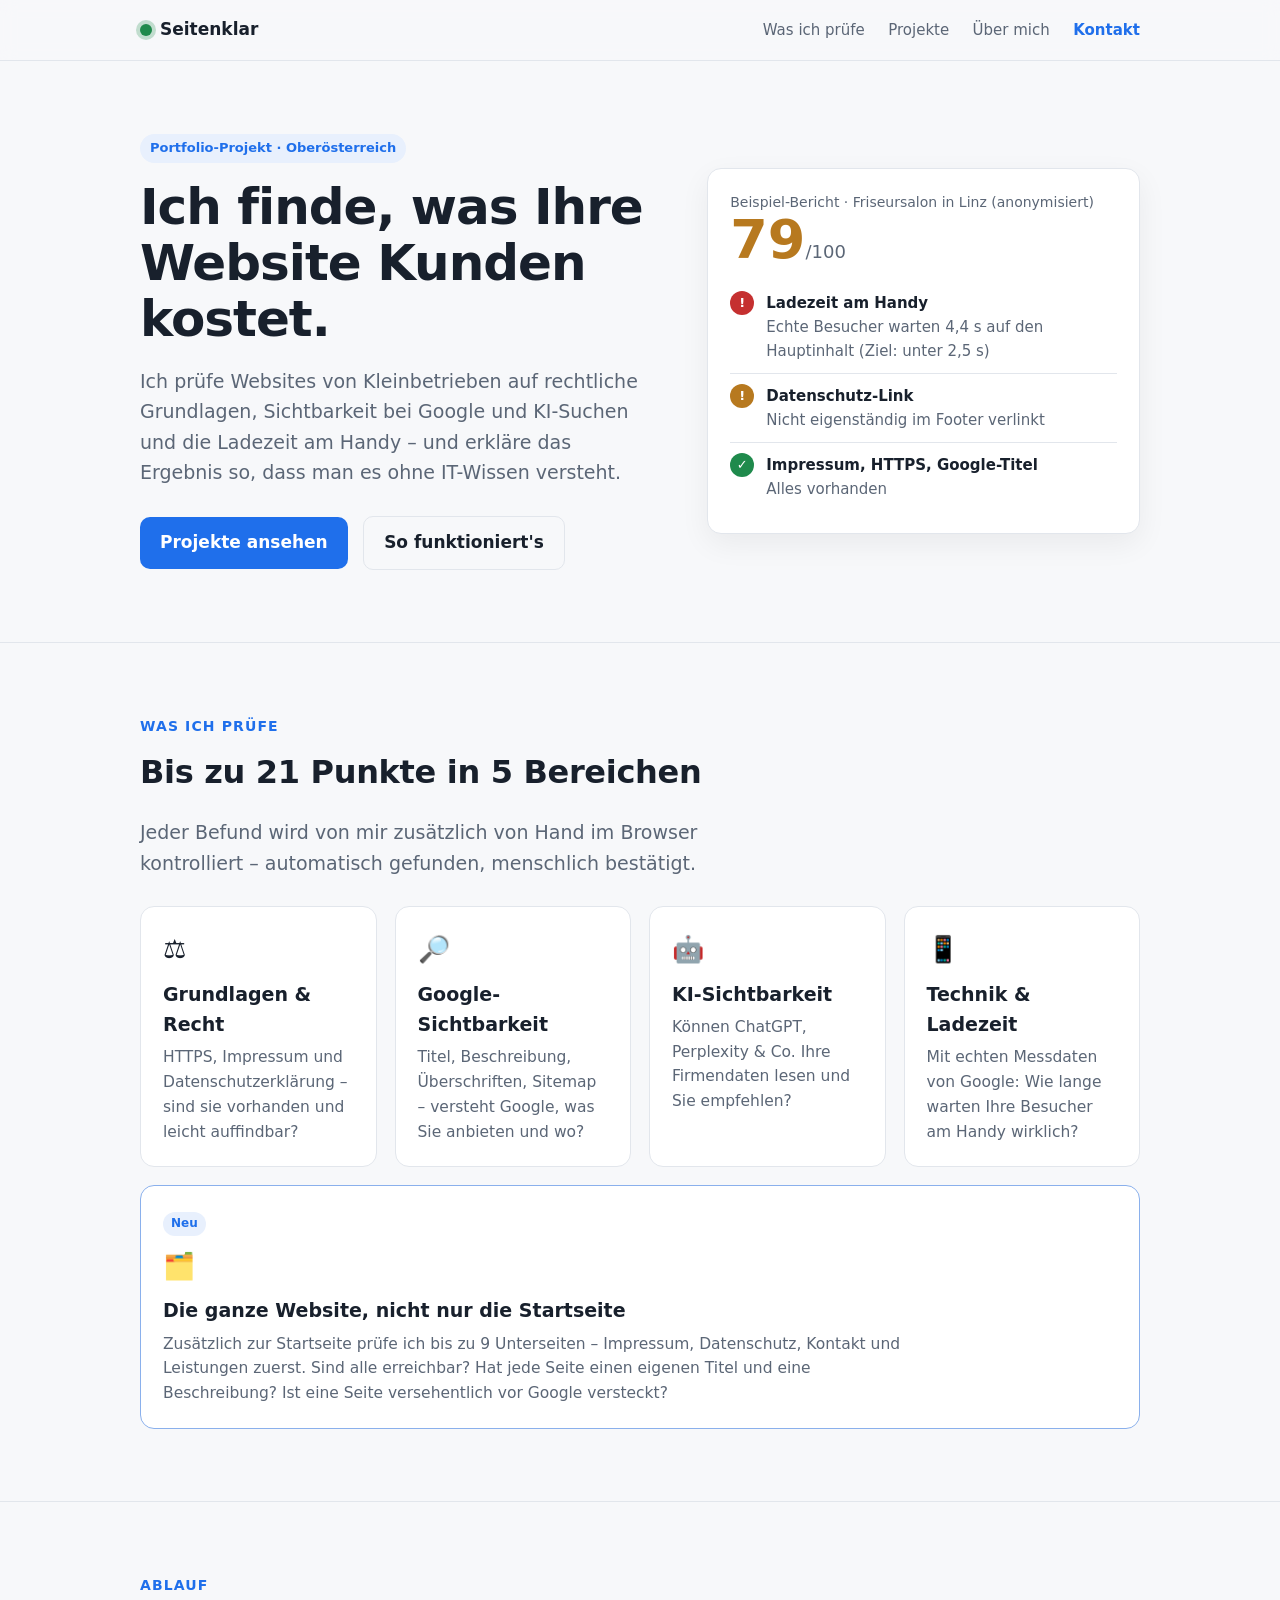
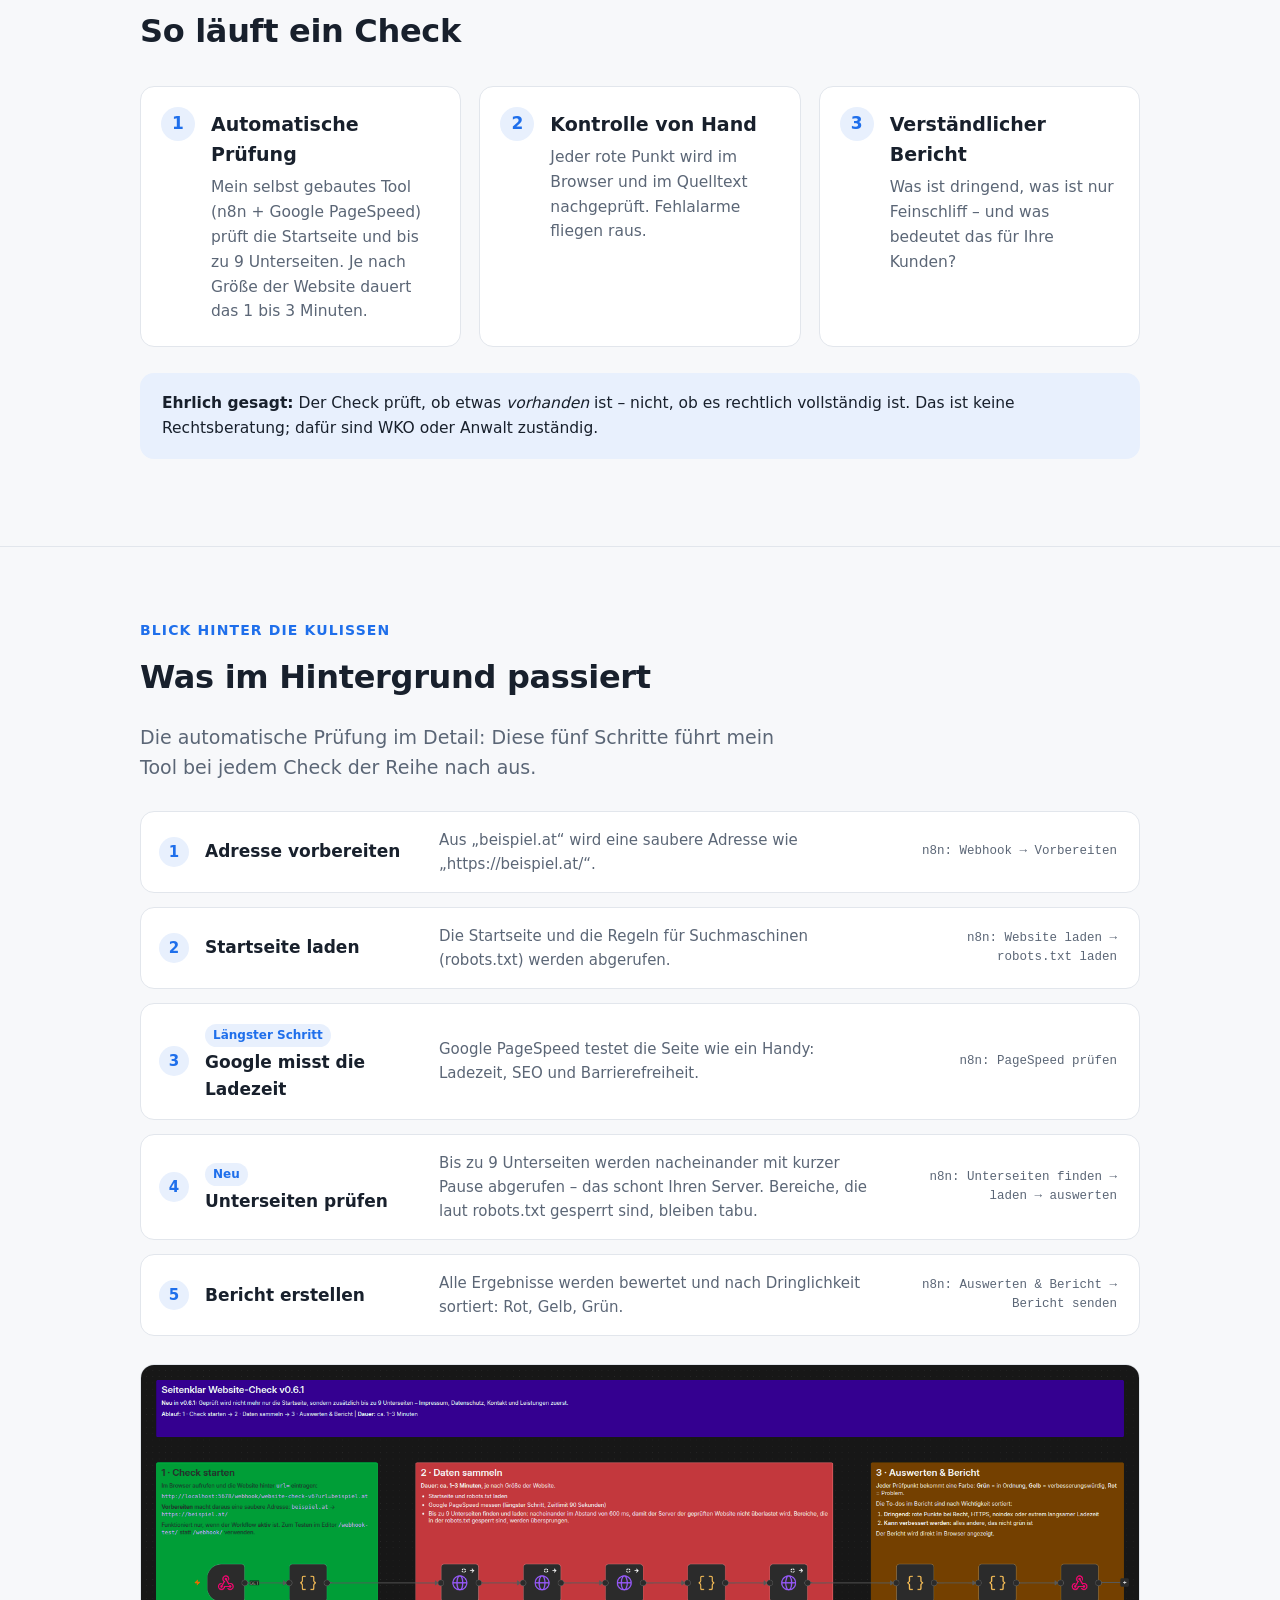
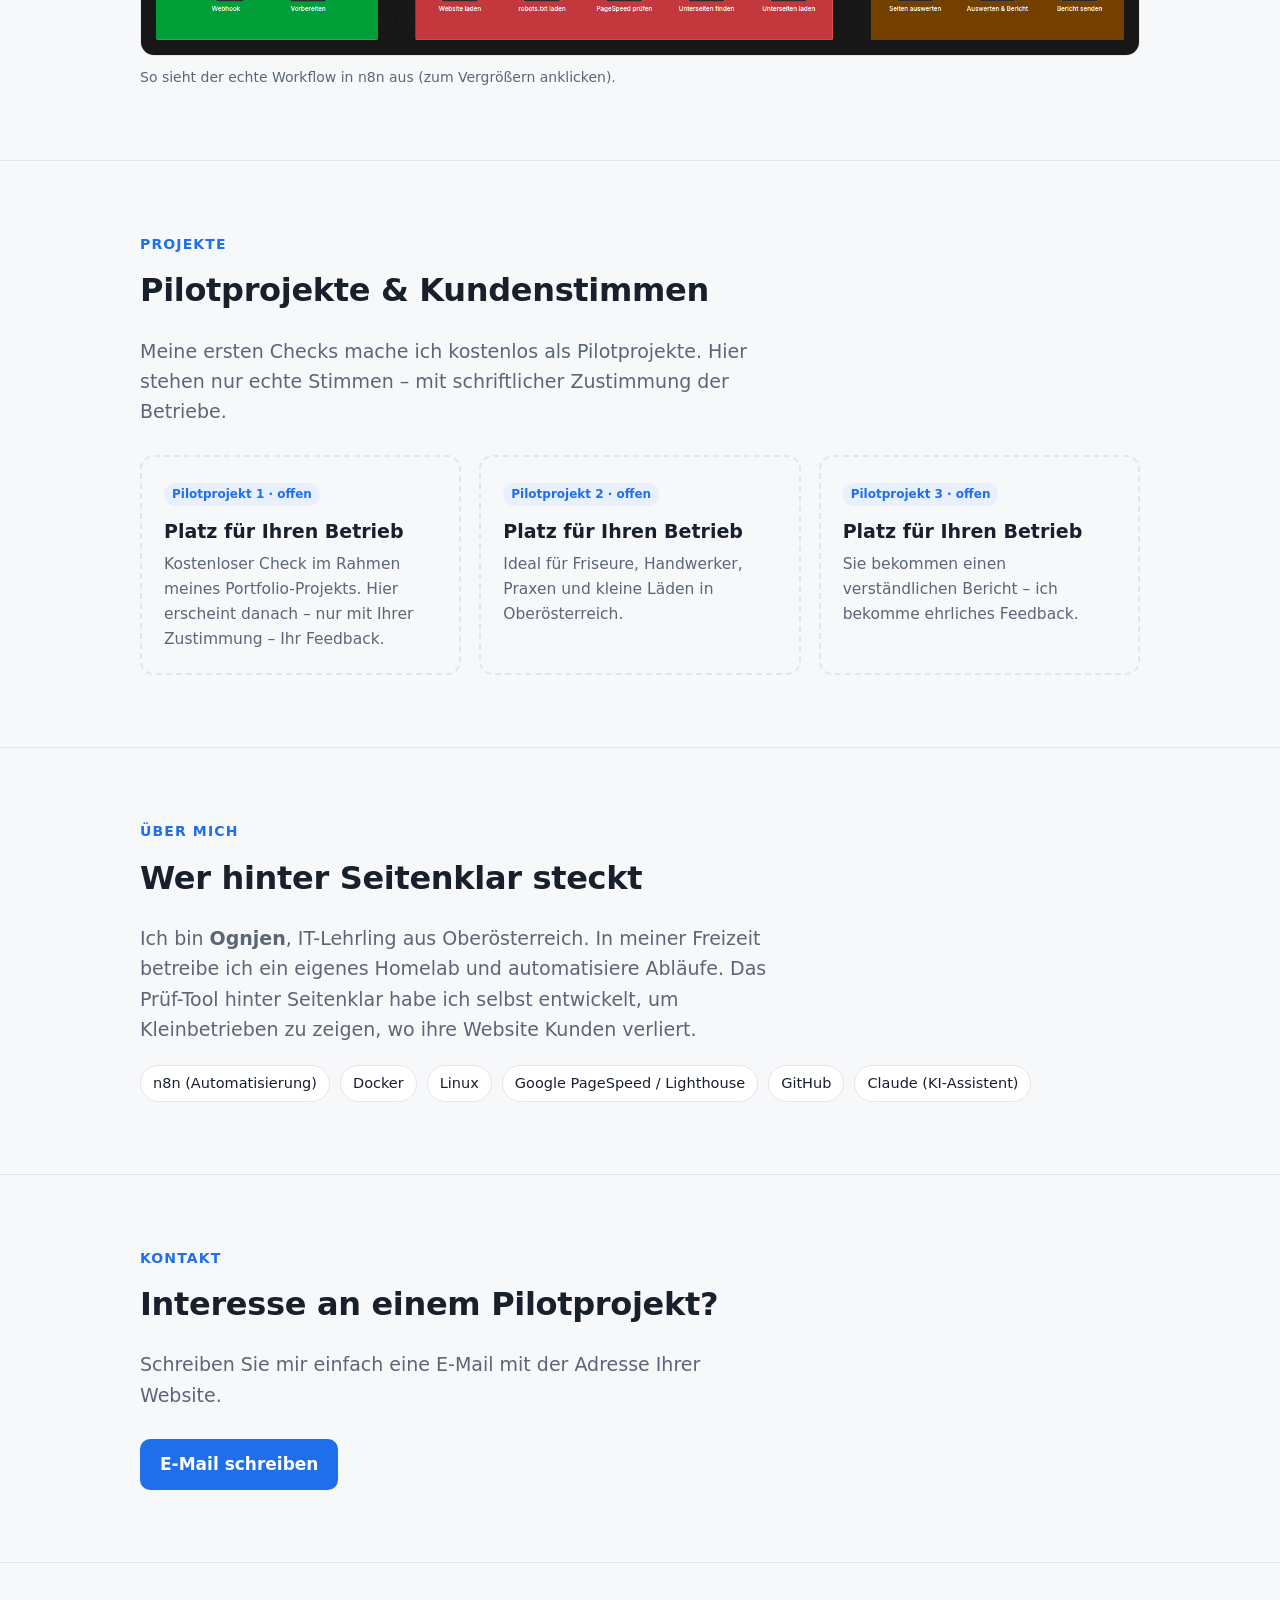
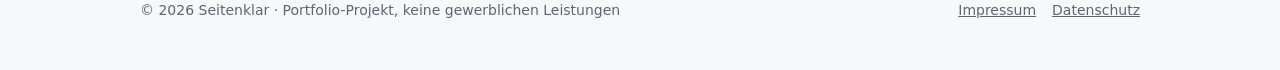
==== commit 80c48c43: "Über mich: Skills aktualisiert" ====
--- a/index.html
+++ b/index.html
@@ -18,7 +18,7 @@
     "name": "Ognjen Jotanovic",
     "jobTitle": "IT-Lehrling · Website-Checks & Automatisierung",
     "address": { "@type": "PostalAddress", "addressRegion": "Oberösterreich", "addressCountry": "AT" },
-    "knowsAbout": ["Website-Analyse", "SEO-Grundlagen", "n8n", "Docker", "Linux", "Automatisierung"]
+    "knowsAbout": ["Website-Analyse", "SEO-Grundlagen", "n8n", "Docker", "Linux", "GitHub", "Claude", "Automatisierung"]
   }
   </script>
 </head>
@@ -159,10 +159,9 @@
         <span class="chip">n8n (Automatisierung)</span>
         <span class="chip">Docker</span>
         <span class="chip">Linux</span>
-        <span class="chip">Proxmox</span>
         <span class="chip">Google PageSpeed / Lighthouse</span>
-        <span class="chip">JavaScript</span>
-        <span class="chip">Active Directory</span>
+        <span class="chip">GitHub</span>
+        <span class="chip">Claude (KI-Assistent)</span>
       </div>
     </div>
   </section>
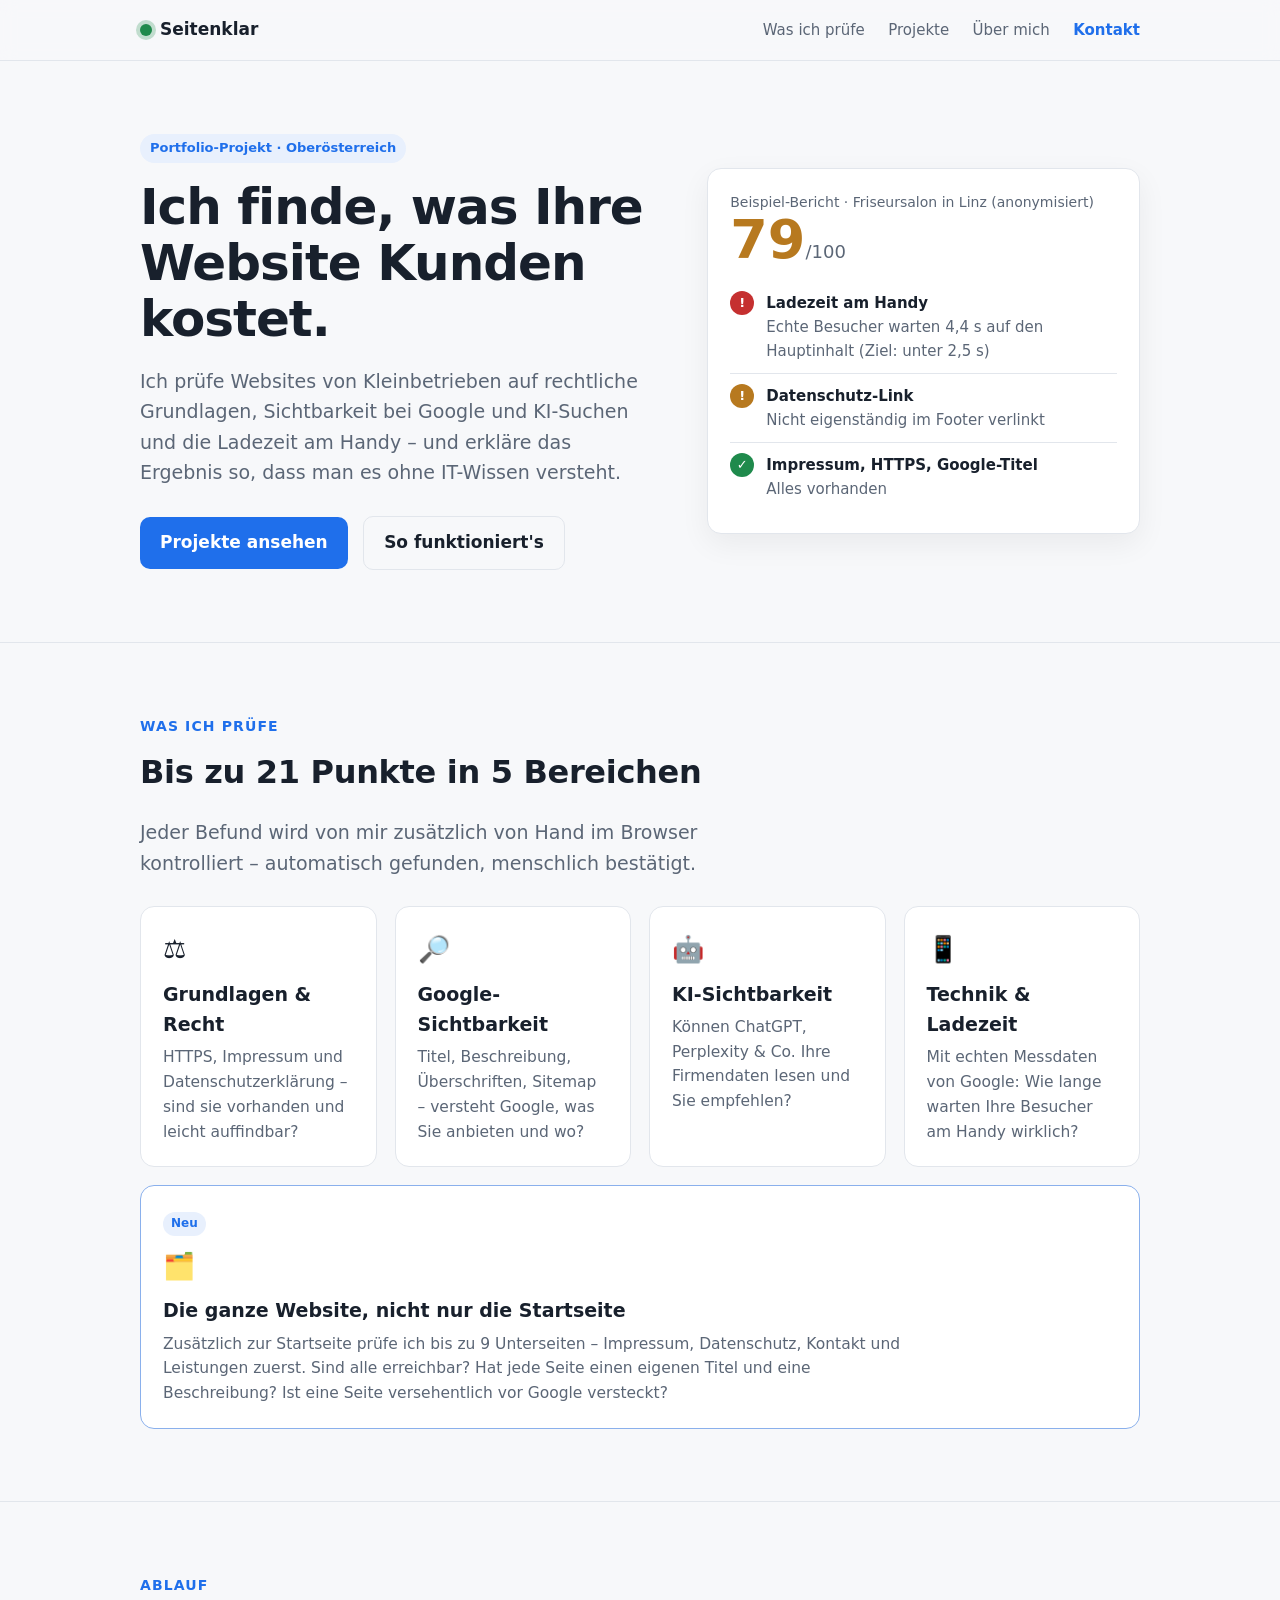
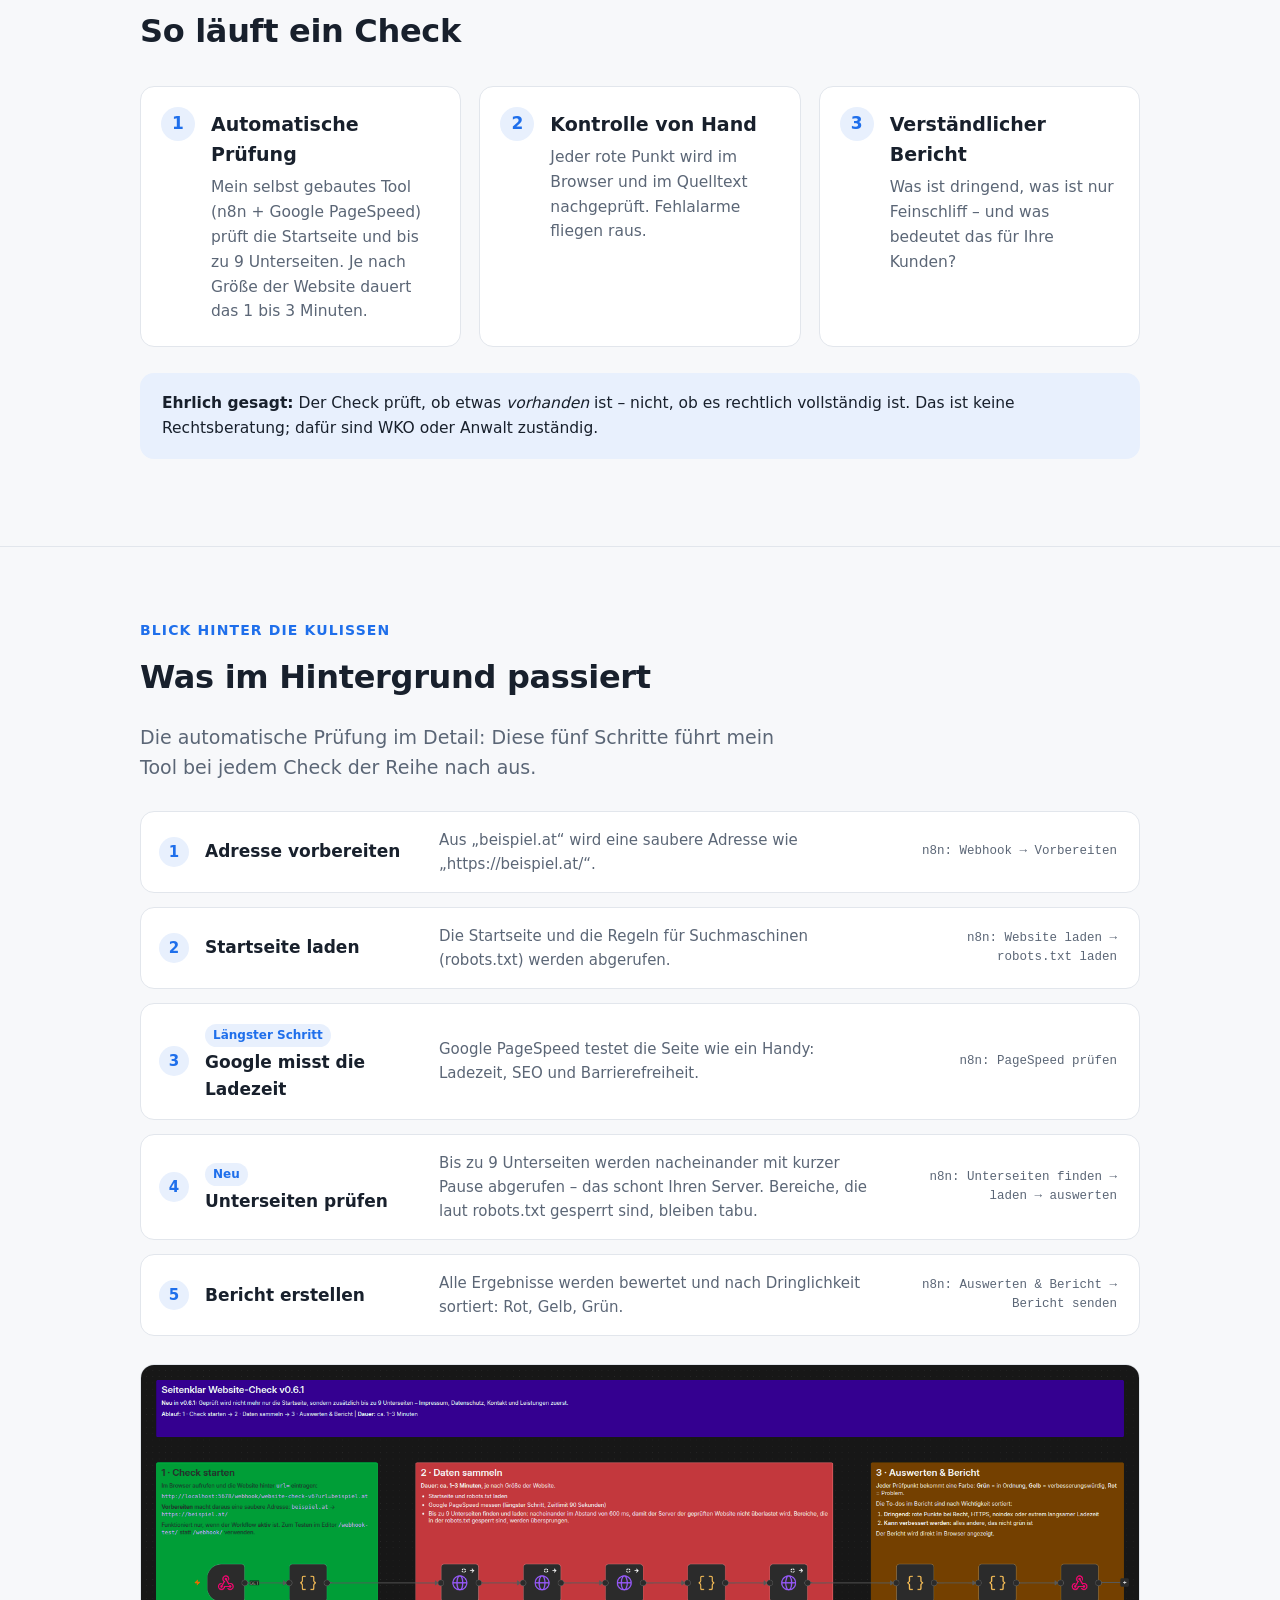
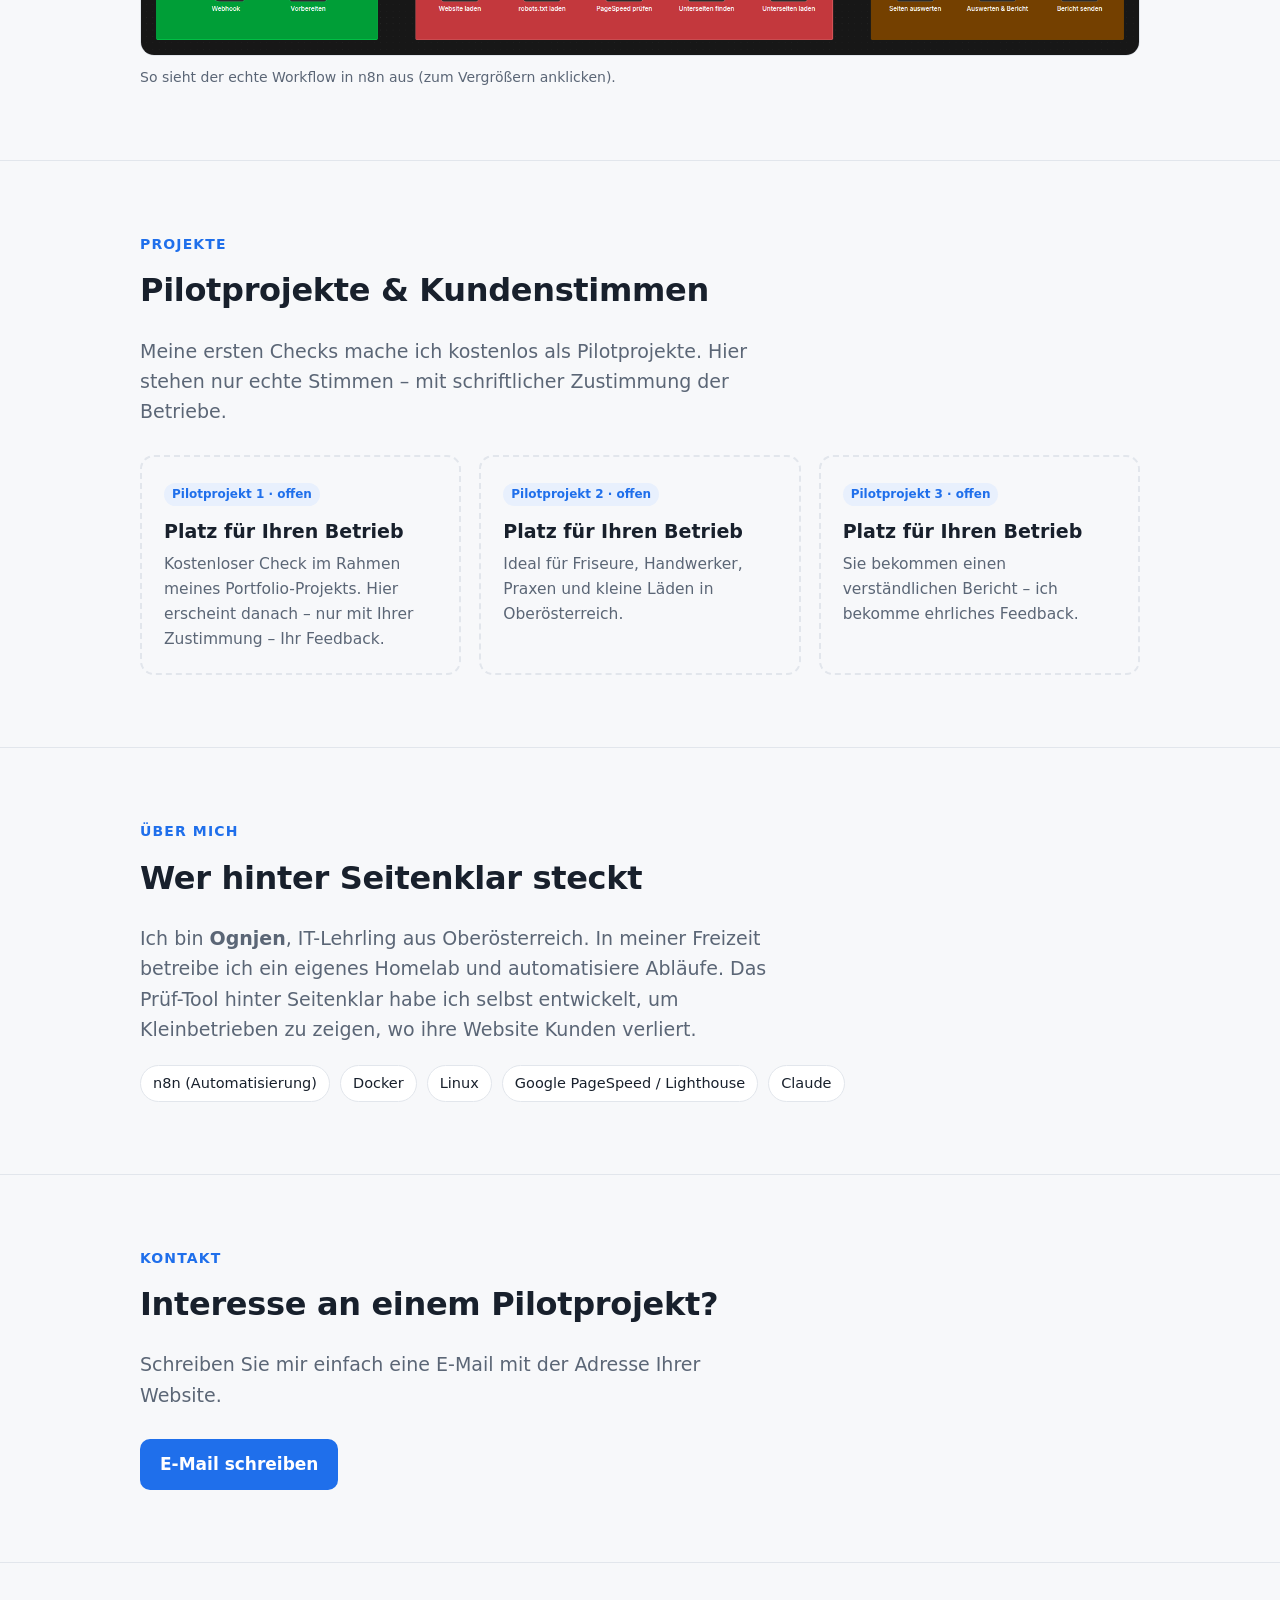
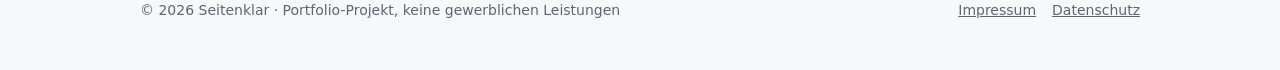
==== commit 72014acc: "Update chips in index.html Removed 'Proxmox', 'JavaScript', and 'Active Directory' chips and added '" ====
--- a/index.html
+++ b/index.html
@@ -18,7 +18,7 @@
     "name": "Ognjen Jotanovic",
     "jobTitle": "IT-Lehrling · Website-Checks & Automatisierung",
     "address": { "@type": "PostalAddress", "addressRegion": "Oberösterreich", "addressCountry": "AT" },
-    "knowsAbout": ["Website-Analyse", "SEO-Grundlagen", "n8n", "Docker", "Linux", "GitHub", "Claude", "Automatisierung"]
+    "knowsAbout": ["Website-Analyse", "SEO-Grundlagen", "n8n", "Docker", "Linux", "Automatisierung"]
   }
   </script>
 </head>
@@ -160,8 +160,7 @@
         <span class="chip">Docker</span>
         <span class="chip">Linux</span>
         <span class="chip">Google PageSpeed / Lighthouse</span>
-        <span class="chip">GitHub</span>
-        <span class="chip">Claude (KI-Assistent)</span>
+        <span class="chip">Claude</span>
       </div>
     </div>
   </section>
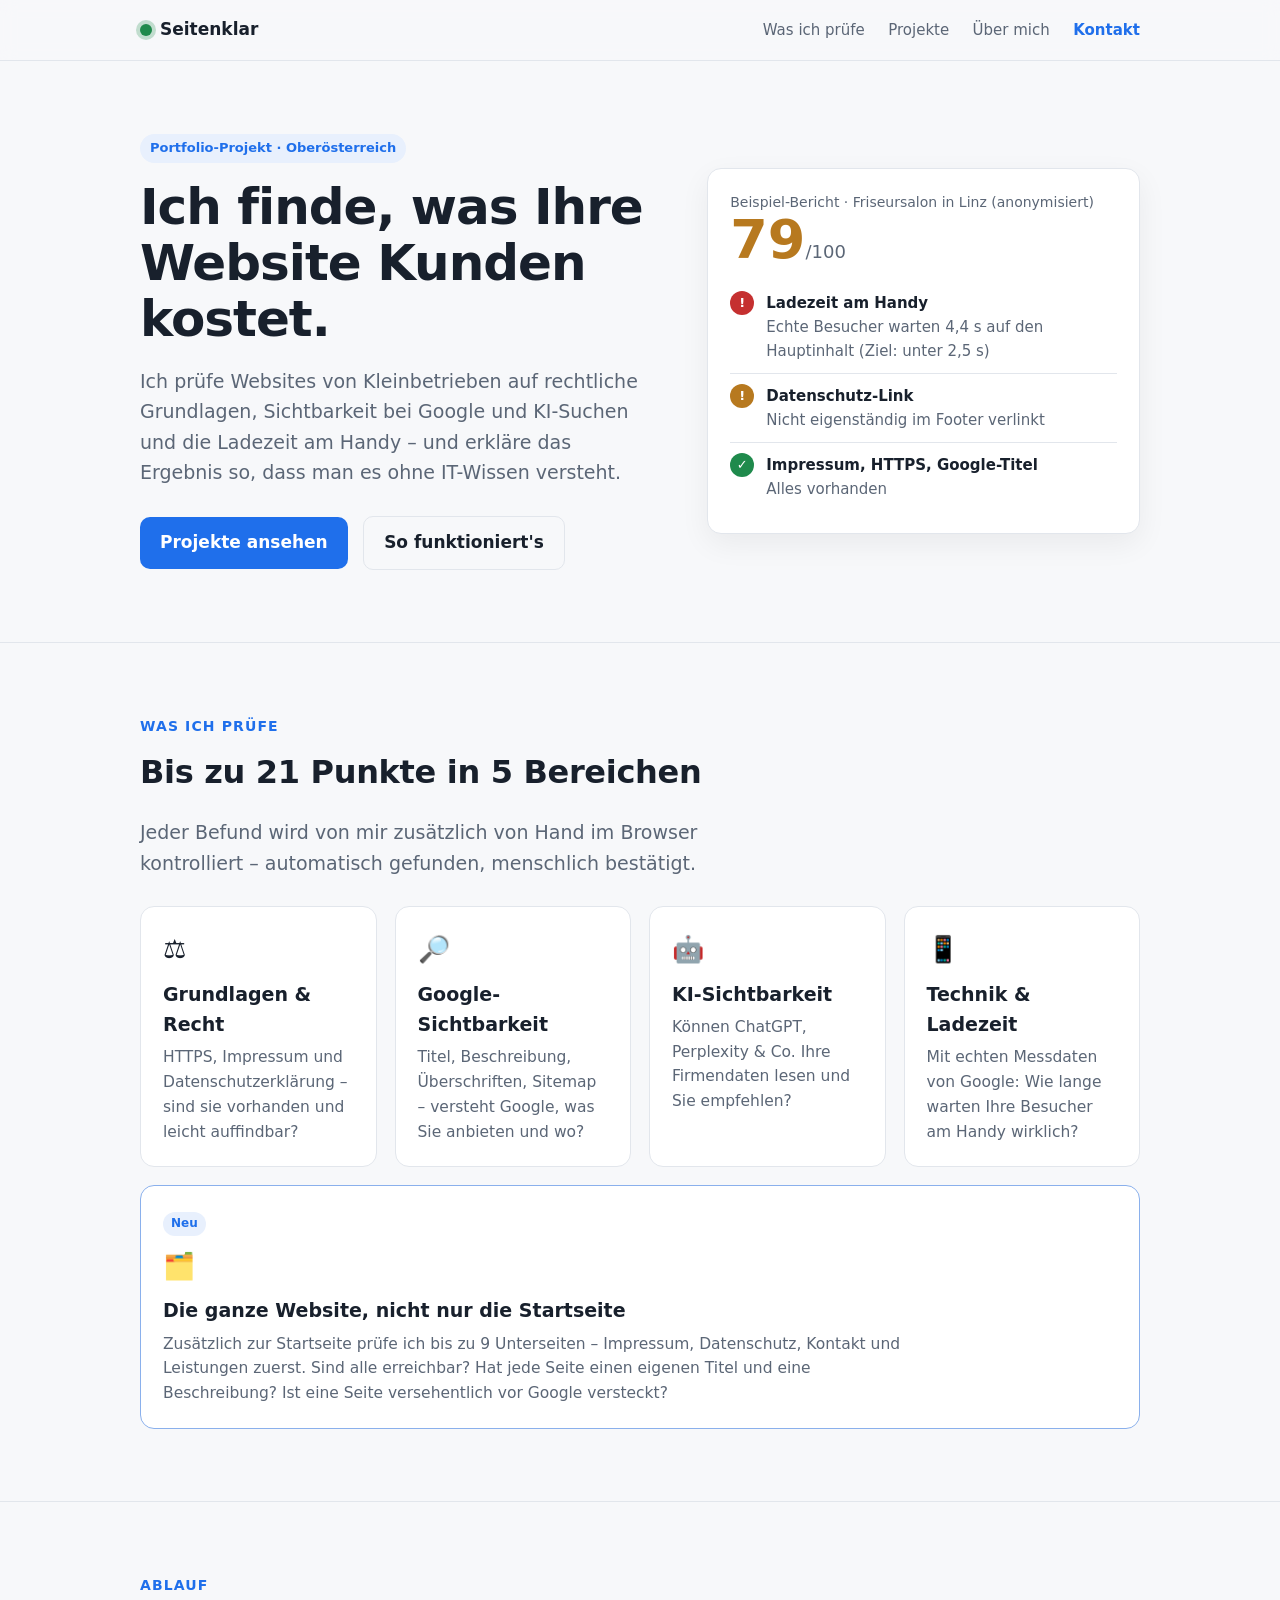
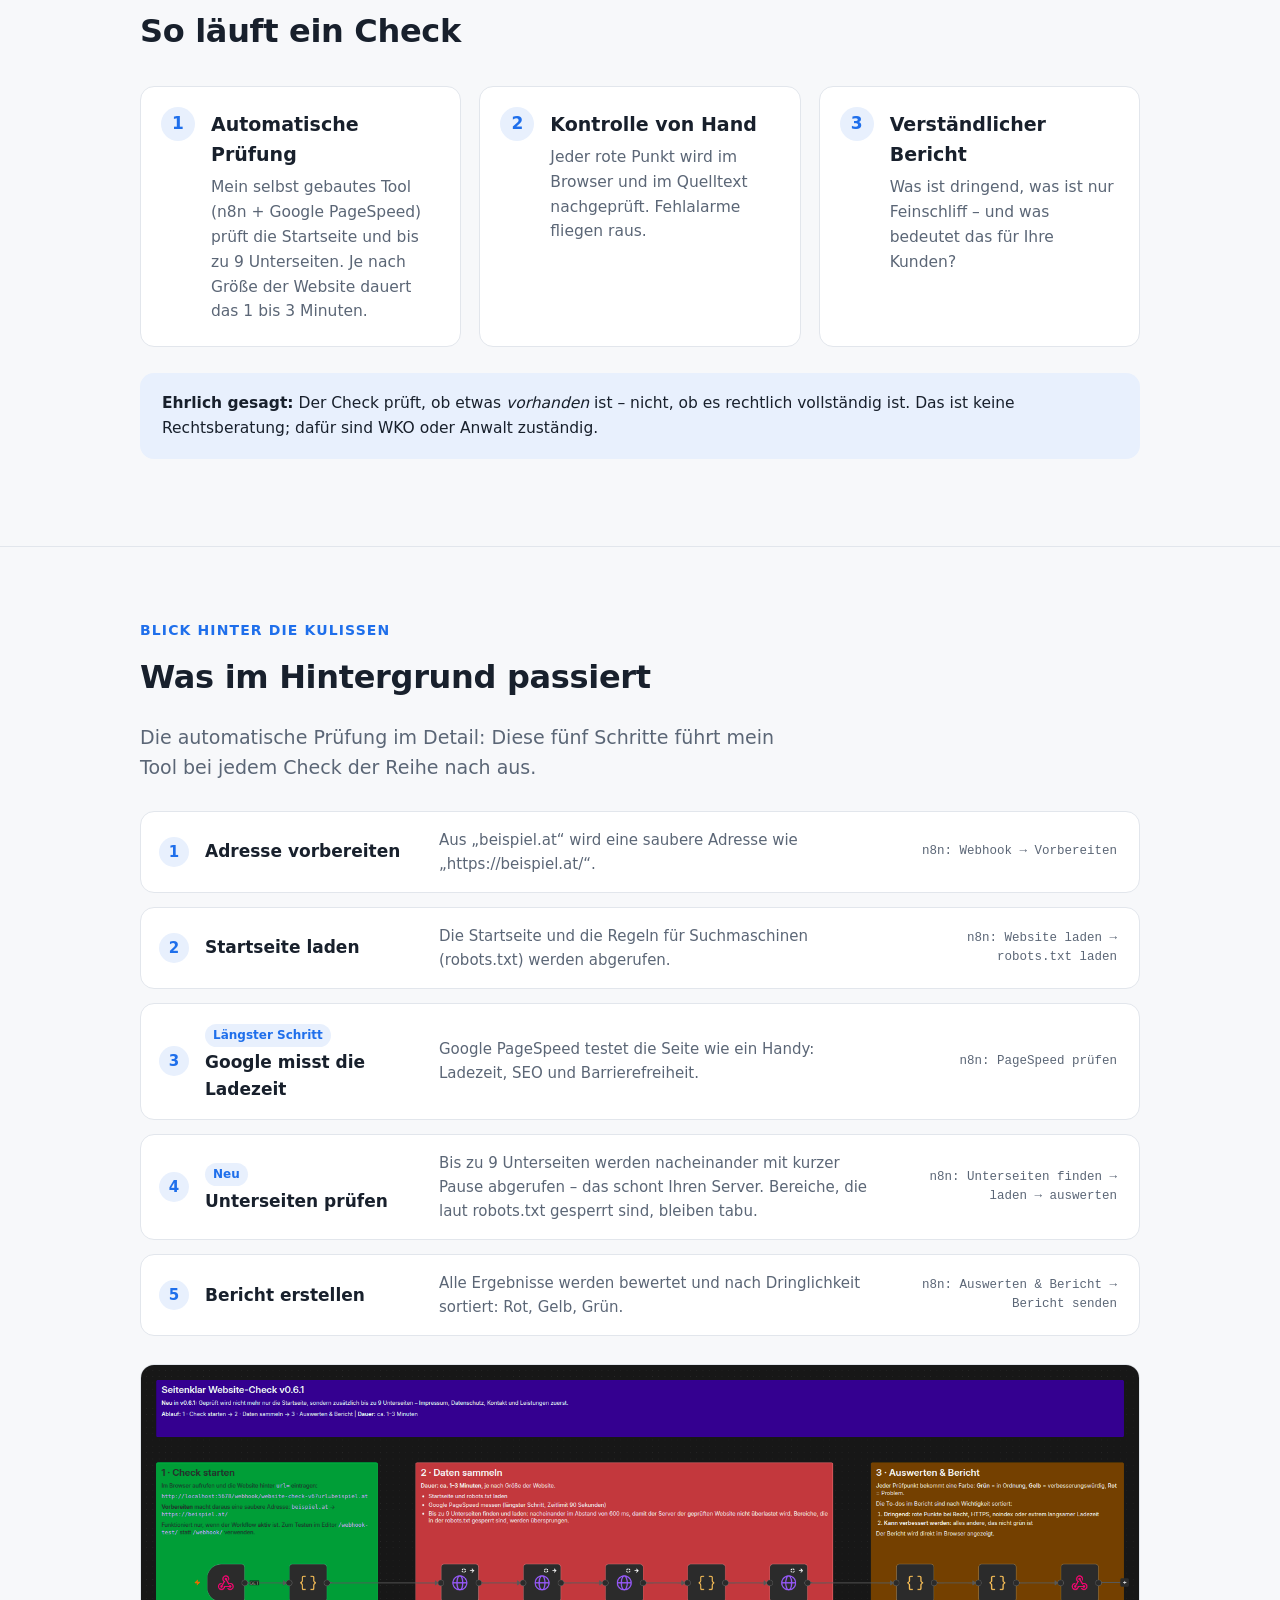
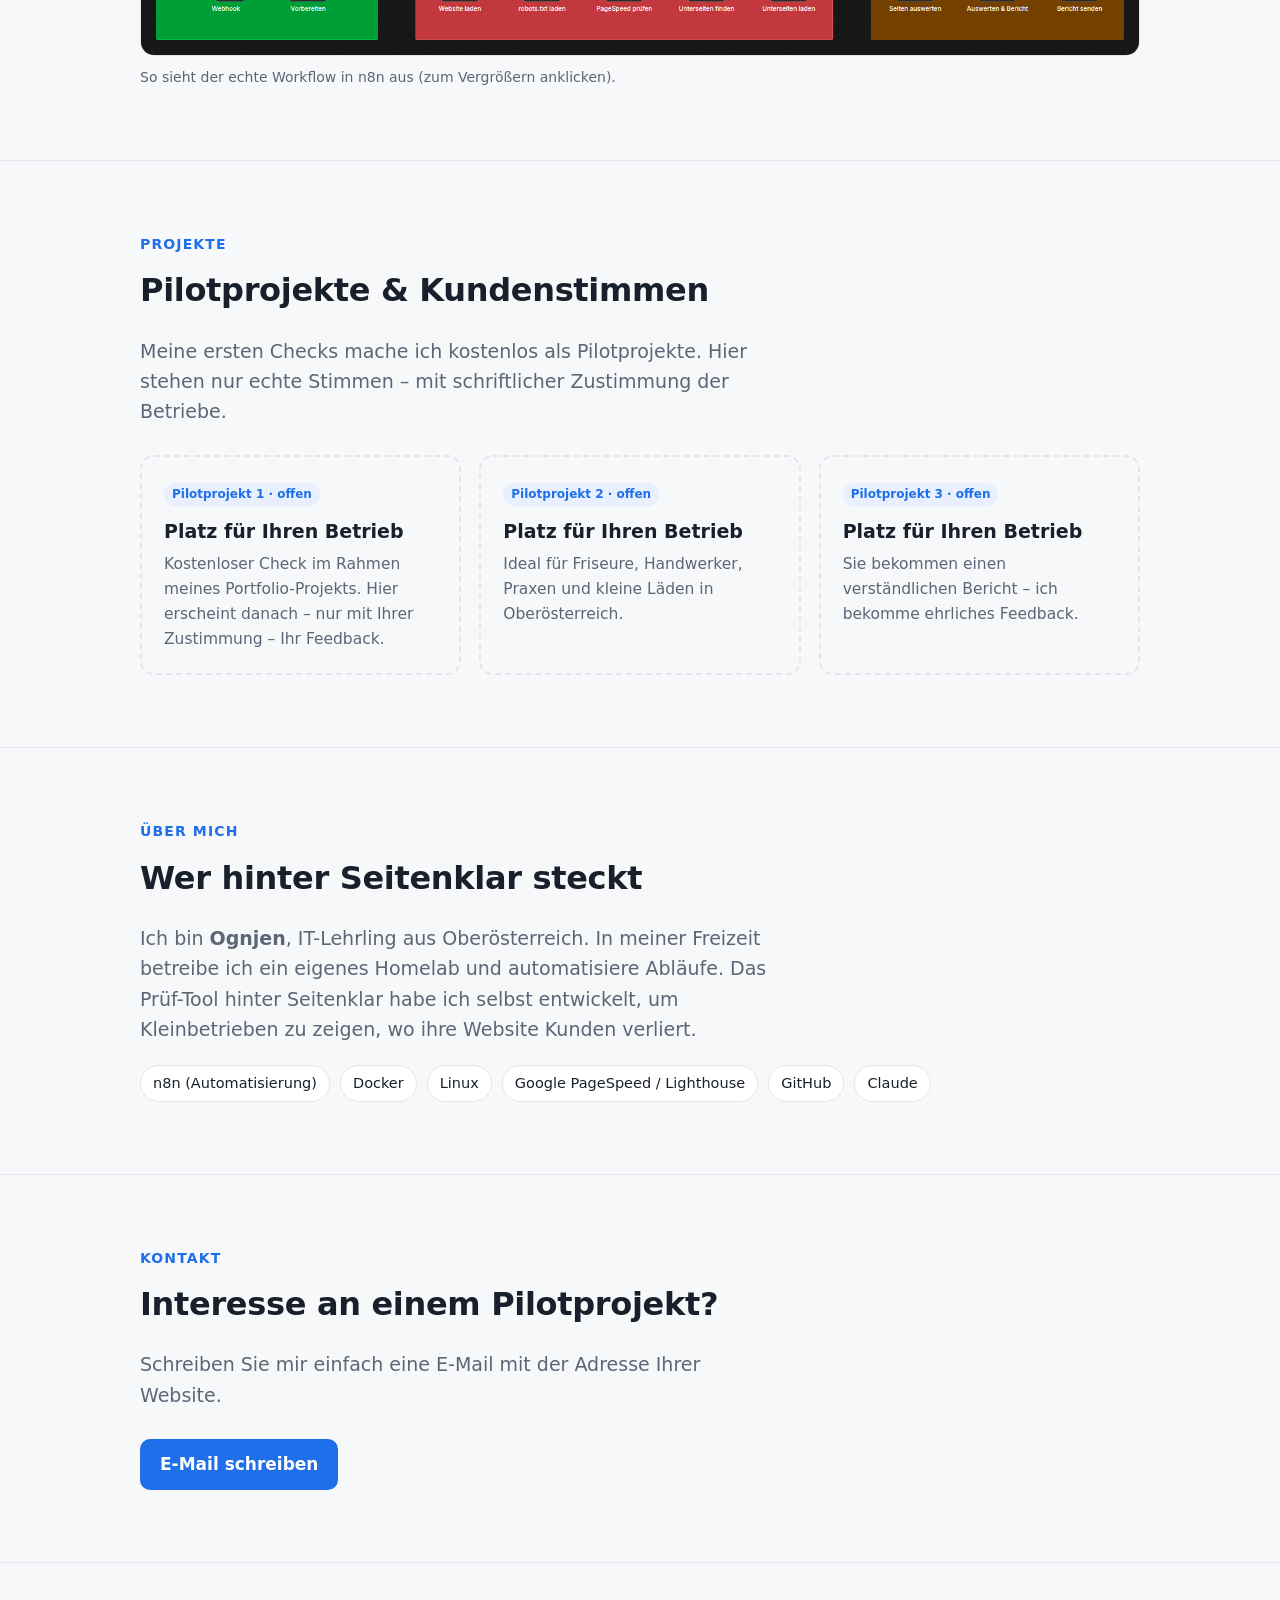
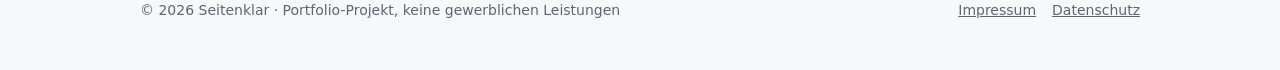
==== commit bdbb5d1b: "Remove 'KI-Assistent' from Claude chip" ====
--- a/index.html
+++ b/index.html
@@ -18,7 +18,7 @@
     "name": "Ognjen Jotanovic",
     "jobTitle": "IT-Lehrling · Website-Checks & Automatisierung",
     "address": { "@type": "PostalAddress", "addressRegion": "Oberösterreich", "addressCountry": "AT" },
-    "knowsAbout": ["Website-Analyse", "SEO-Grundlagen", "n8n", "Docker", "Linux", "Automatisierung"]
+    "knowsAbout": ["Website-Analyse", "SEO-Grundlagen", "n8n", "Docker", "Linux", "GitHub", "Claude", "Automatisierung"]
   }
   </script>
 </head>
@@ -160,6 +160,7 @@
         <span class="chip">Docker</span>
         <span class="chip">Linux</span>
         <span class="chip">Google PageSpeed / Lighthouse</span>
+        <span class="chip">GitHub</span>
         <span class="chip">Claude</span>
       </div>
     </div>
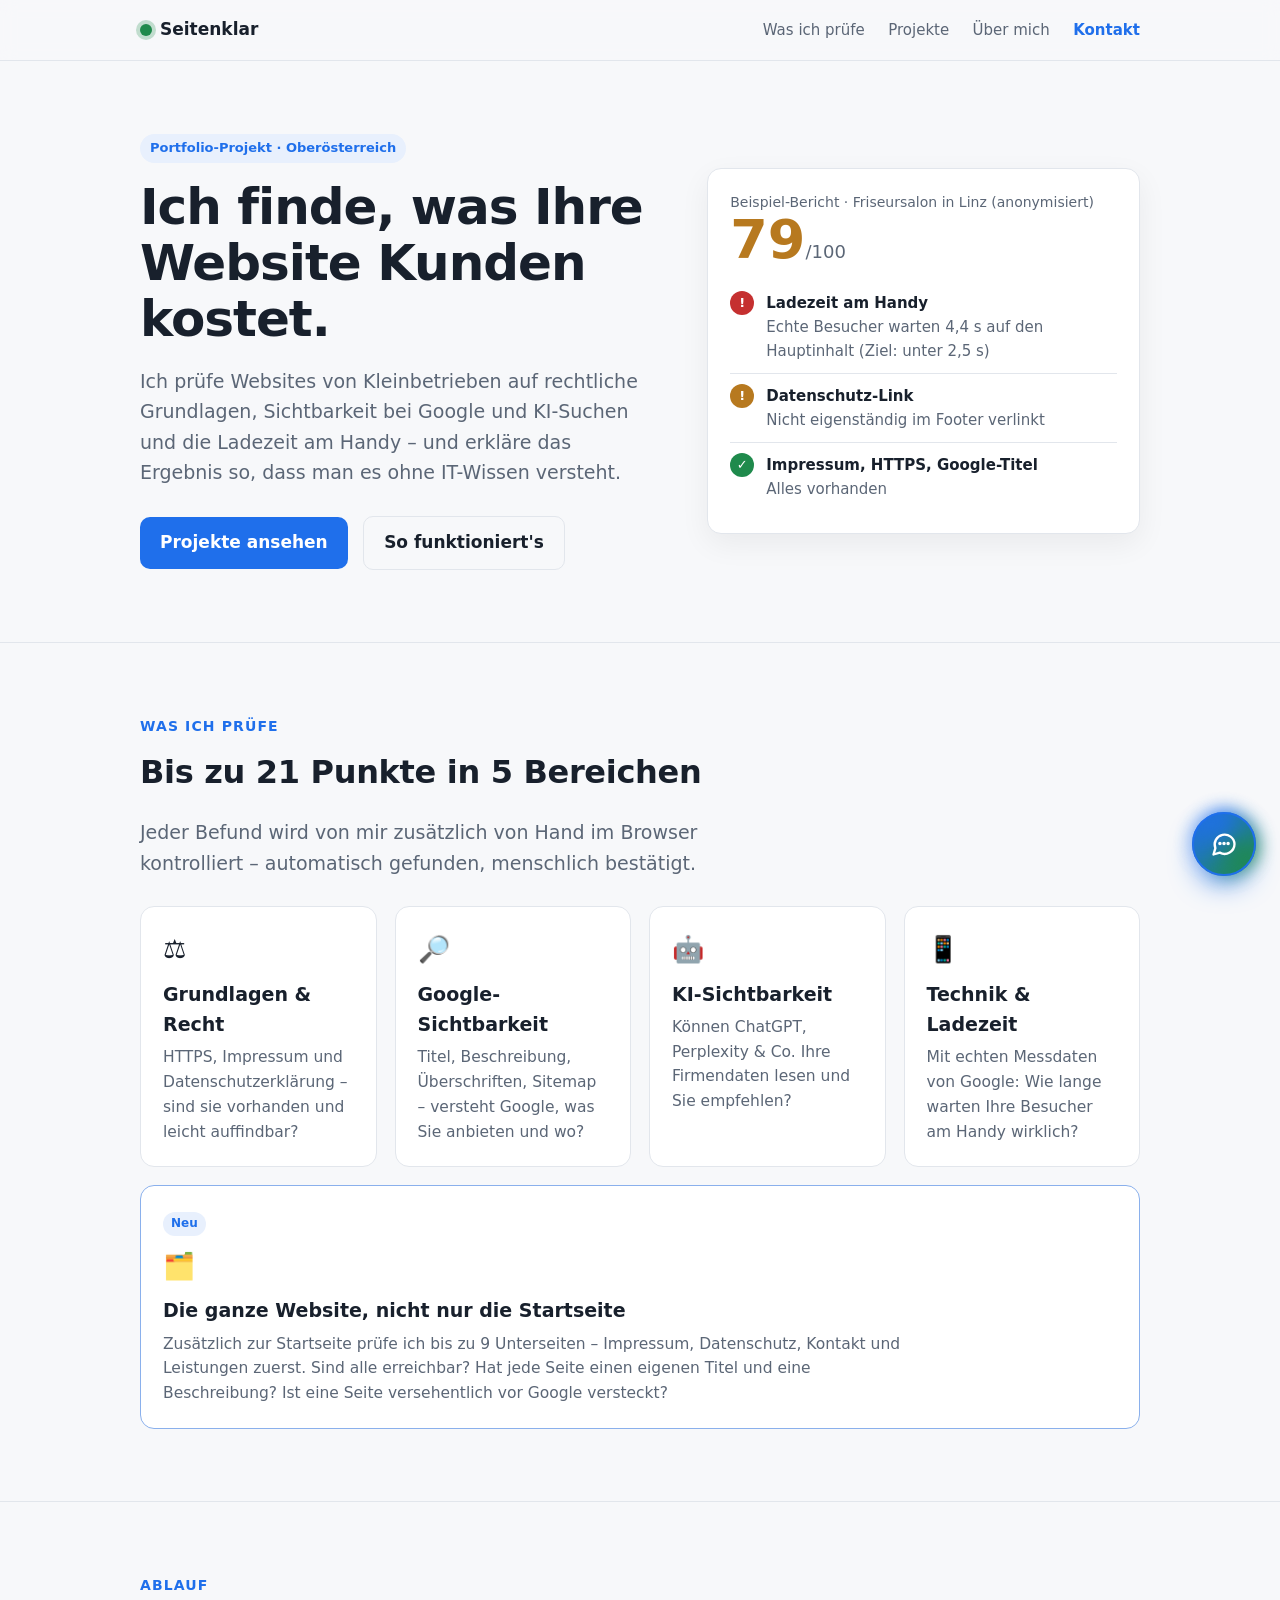
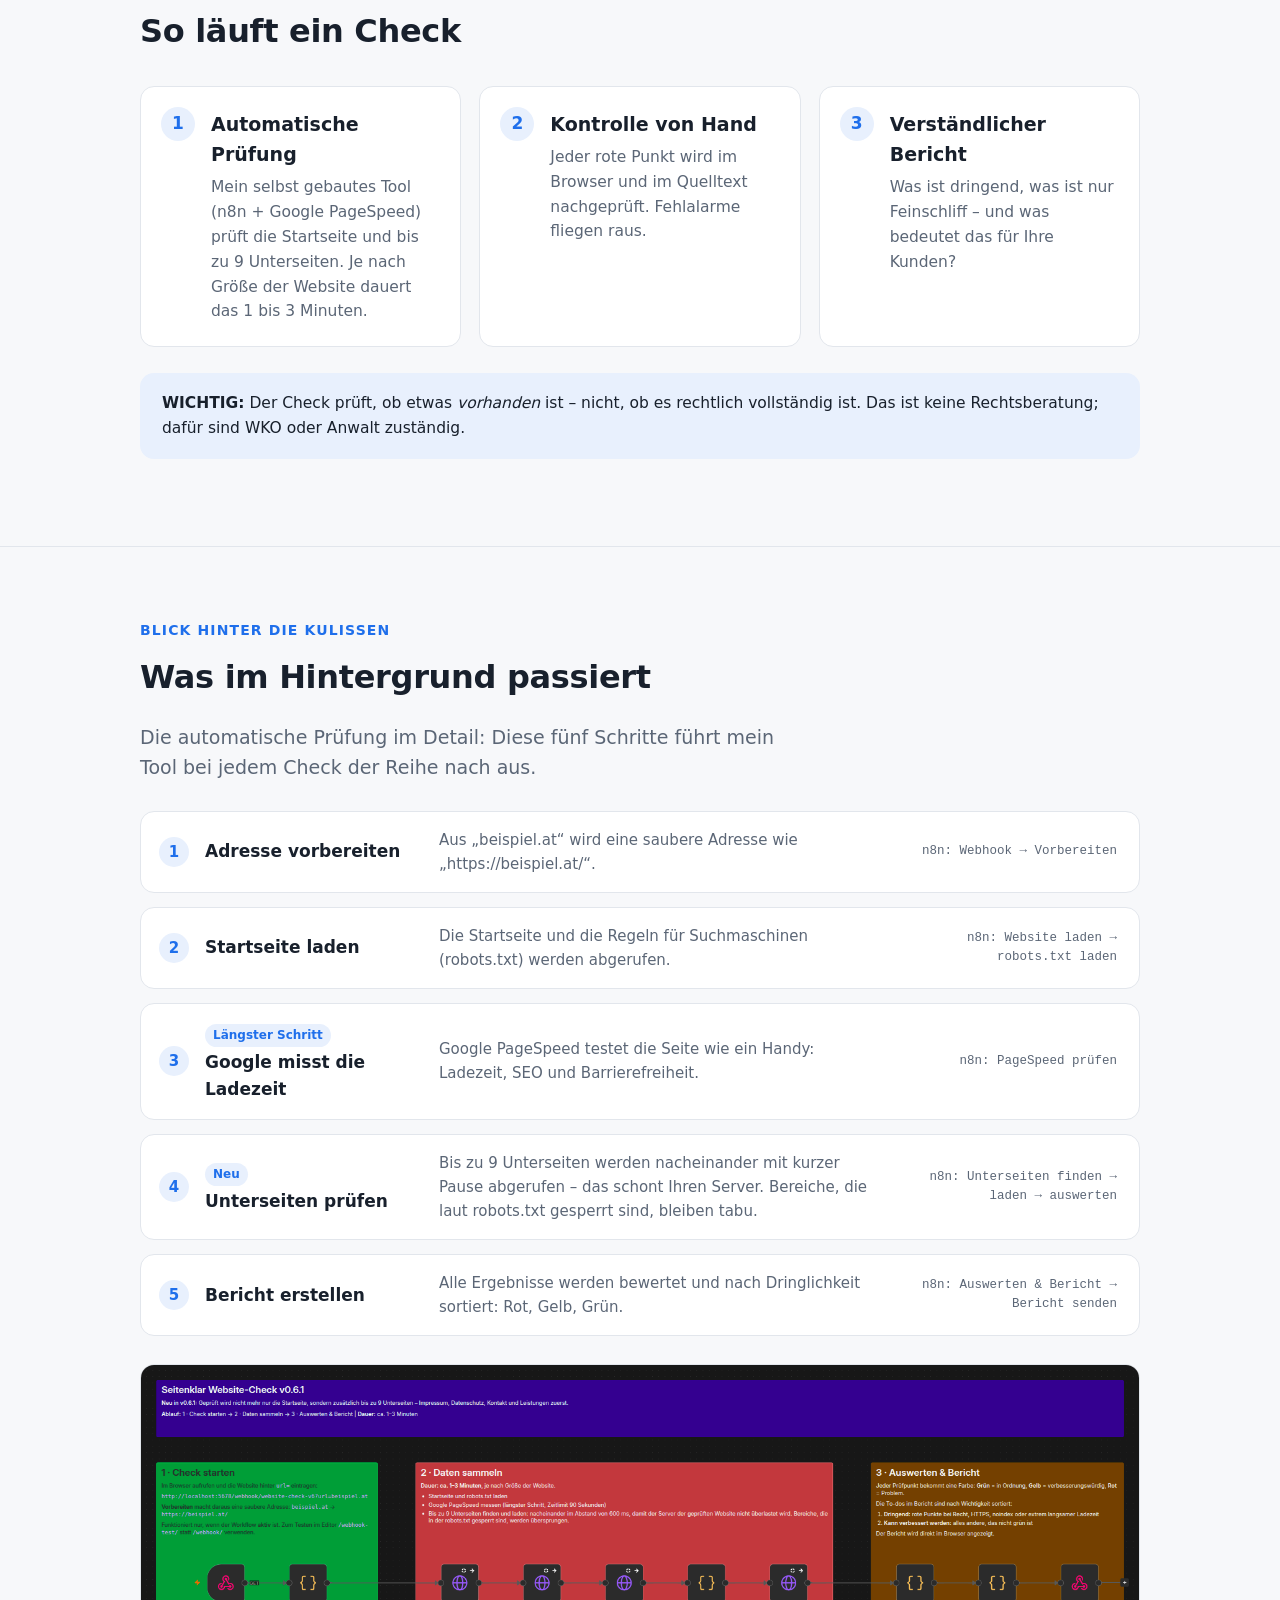
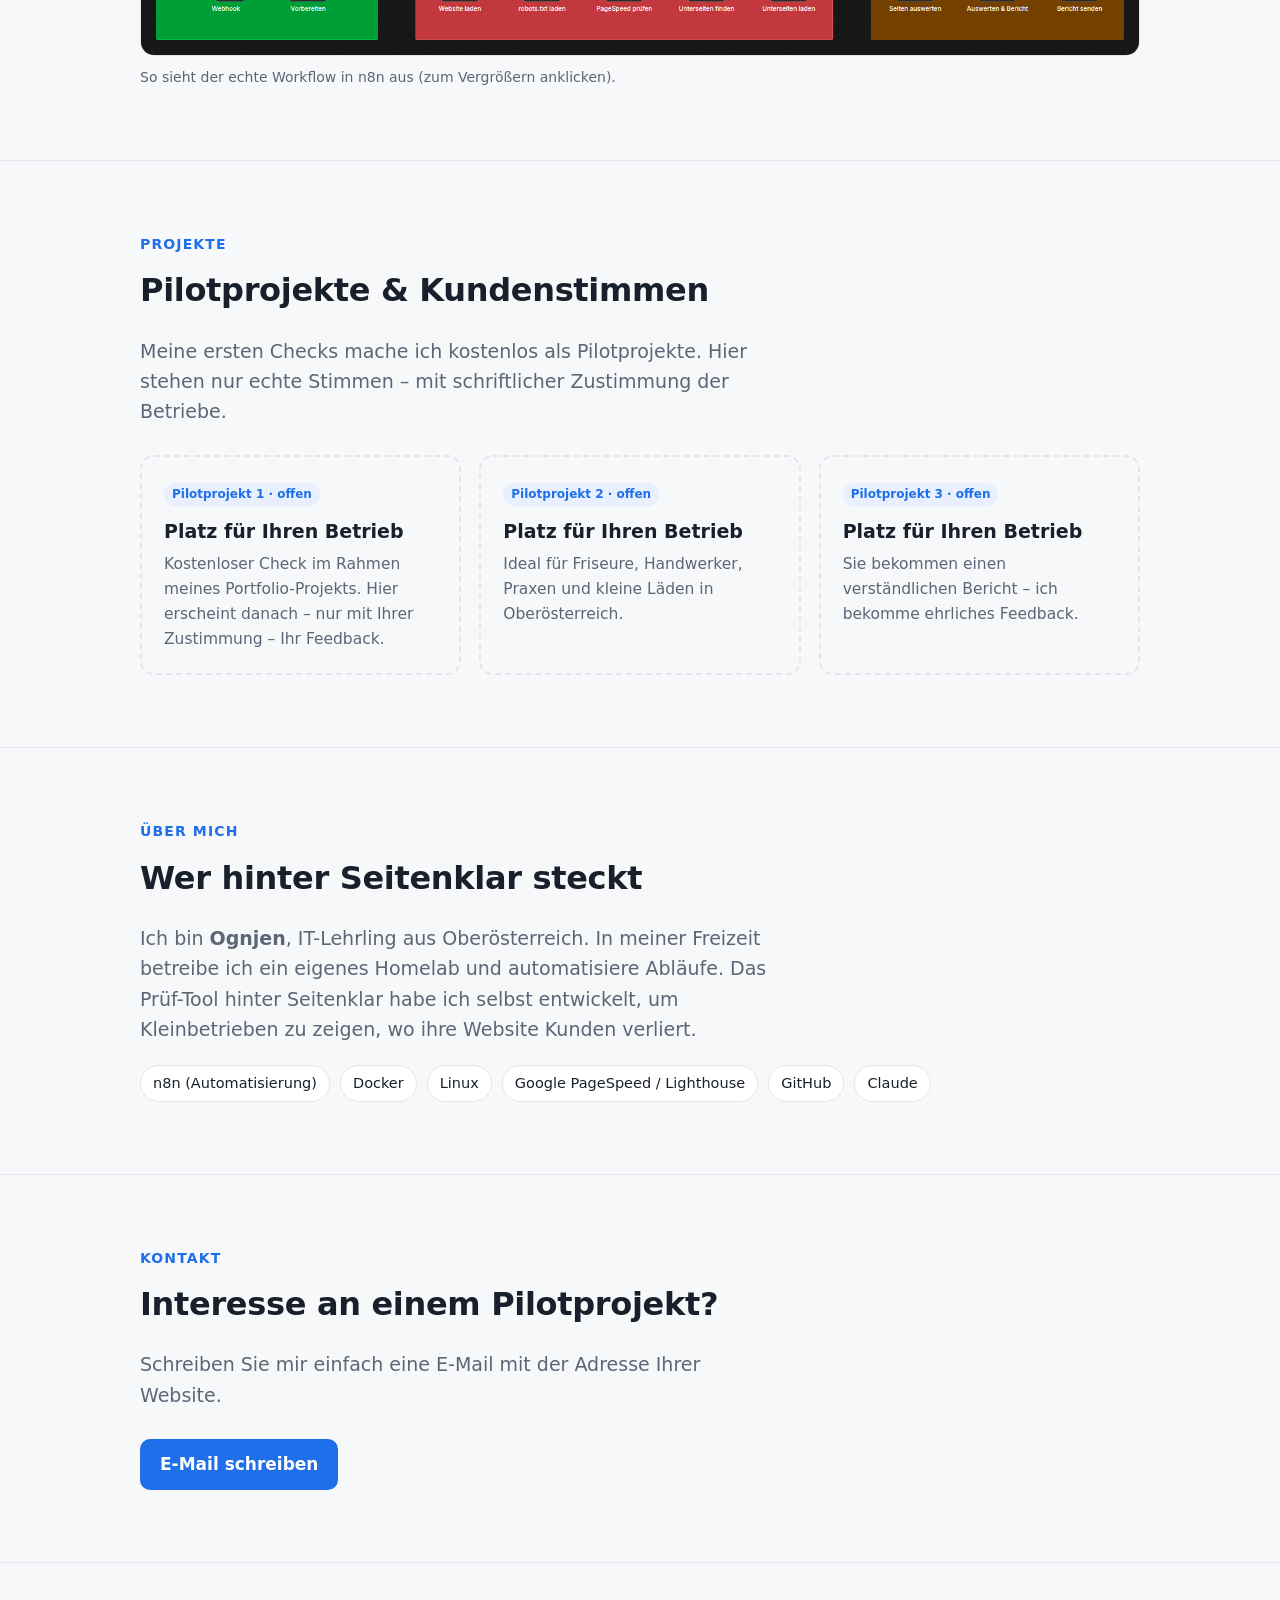
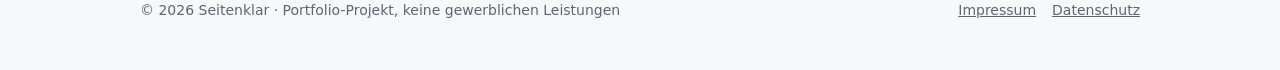
==== commit c16ba0cc: "Update note text to emphasize importance" ====
--- a/index.html
+++ b/index.html
@@ -88,7 +88,7 @@
         <div class="step"><h3>Kontrolle von Hand</h3><p>Jeder rote Punkt wird im Browser und im Quelltext nachgeprüft. Fehlalarme fliegen raus.</p></div>
         <div class="step"><h3>Verständlicher Bericht</h3><p>Was ist dringend, was ist nur Feinschliff – und was bedeutet das für Ihre Kunden?</p></div>
       </div>
-      <p class="note"><b>Ehrlich gesagt:</b> Der Check prüft, ob etwas <i>vorhanden</i> ist – nicht, ob es rechtlich vollständig ist. Das ist keine Rechtsberatung; dafür sind WKO oder Anwalt zuständig.</p>
+      <p class="note"><b>WICHTIG:</b> Der Check prüft, ob etwas <i>vorhanden</i> ist – nicht, ob es rechtlich vollständig ist. Das ist keine Rechtsberatung; dafür sind WKO oder Anwalt zuständig.</p>
     </div>
   </section>
 
@@ -185,5 +185,6 @@
   </div>
 </footer>
 
+<script src="nova/nova-config.js" defer></script>
 </body>
 </html>
